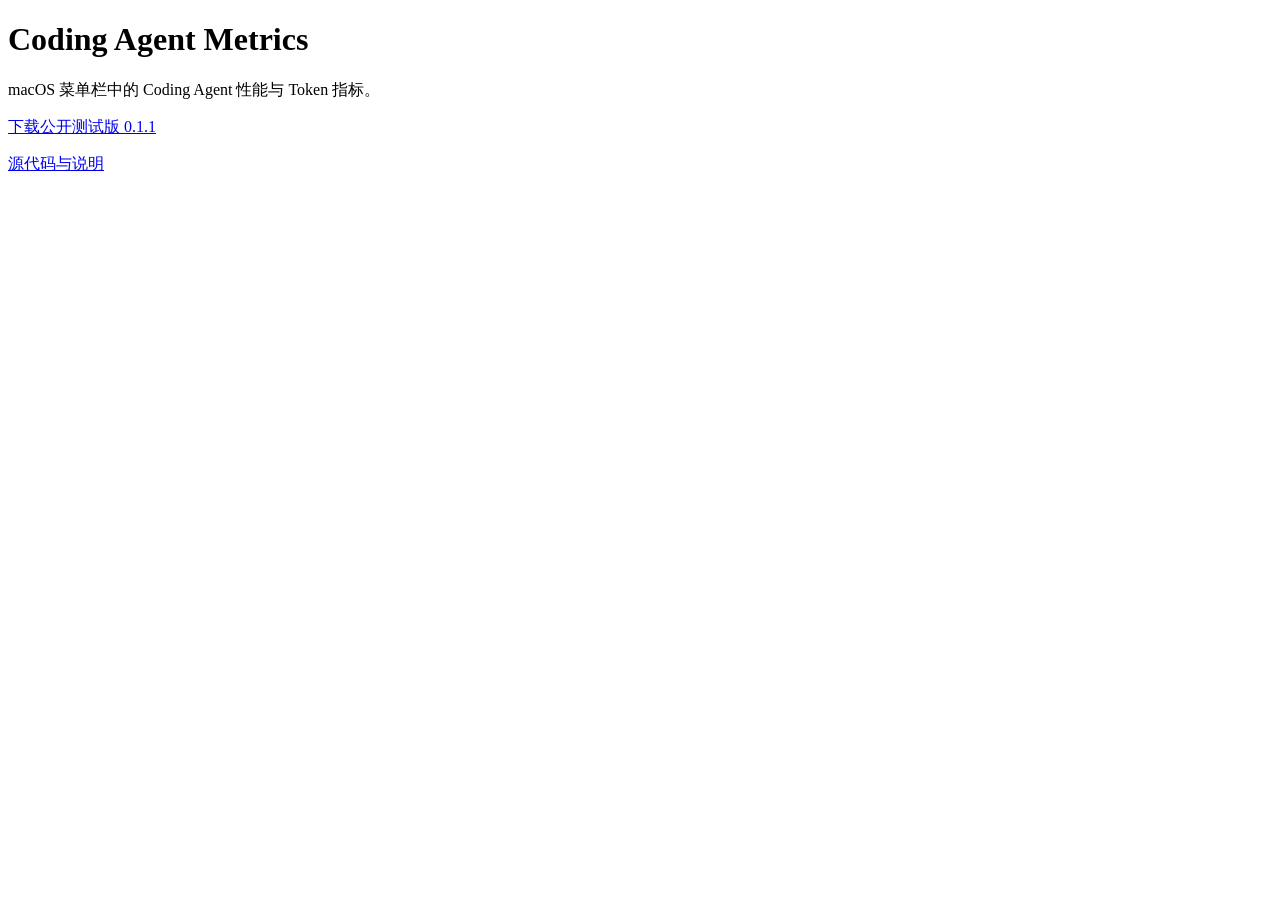
==== index.html @ 8abe96e0 "Publish the stable update feed - Add a minimal public download page for the beta release.  - Publish" ====
<!doctype html>
<html lang="zh-CN">
<head>
  <meta charset="utf-8">
  <meta name="viewport" content="width=device-width, initial-scale=1">
  <title>Coding Agent Metrics</title>
</head>
<body>
  <main>
    <h1>Coding Agent Metrics</h1>
    <p>macOS 菜单栏中的 Coding Agent 性能与 Token 指标。</p>
    <p><a href="https://github.com/patrick-fu/coding-agent-metrics/releases/download/v0.1.1/CodingAgentMetrics-0.1.1.dmg">下载公开测试版 0.1.1</a></p>
    <p><a href="https://github.com/patrick-fu/coding-agent-metrics">源代码与说明</a></p>
  </main>
</body>
</html>
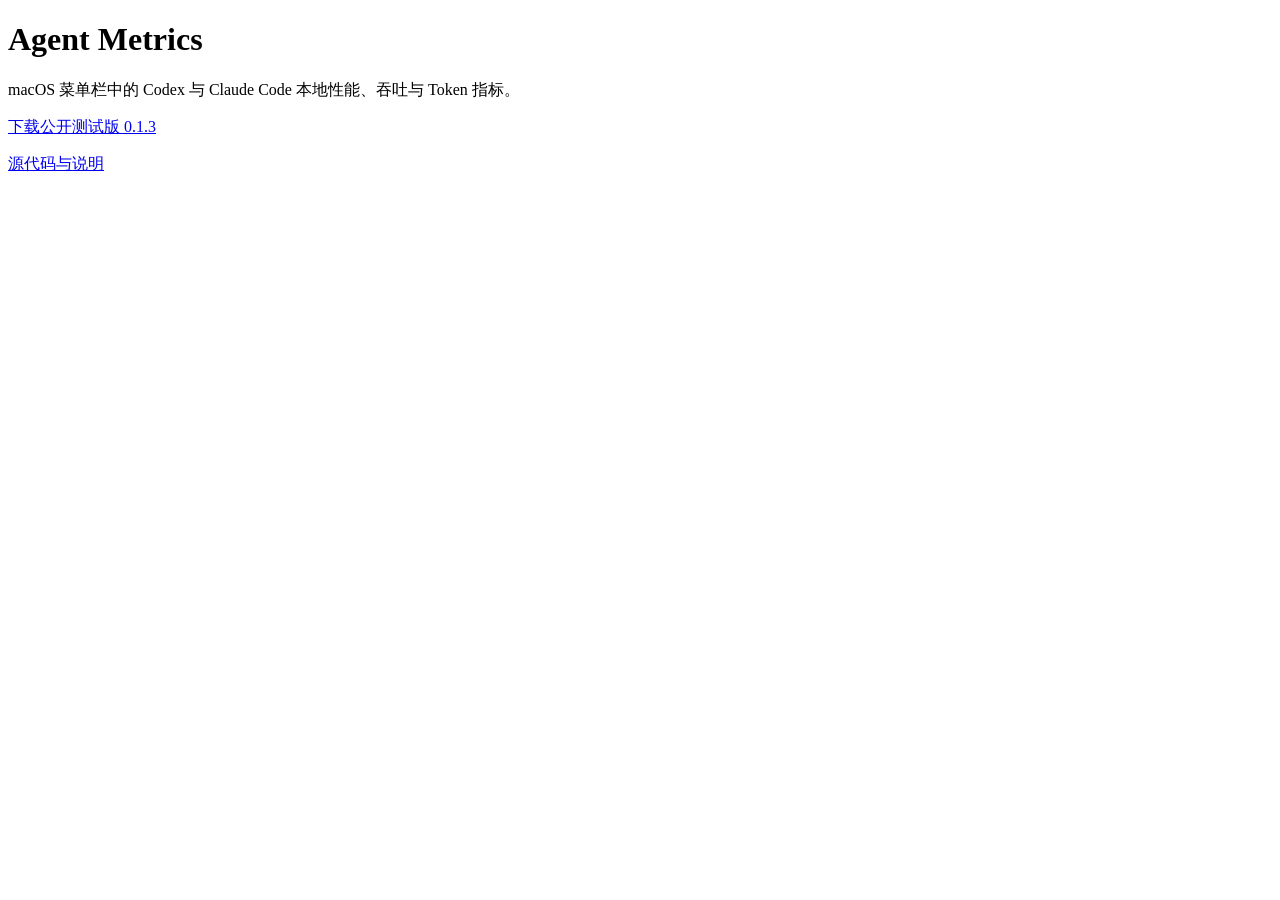
==== commit 9b15b1c3: "Rename the public site to Agent Metrics - Point historical update assets to the renamed primary repo" ====
--- a/index.html
+++ b/index.html
@@ -3,14 +3,14 @@
 <head>
   <meta charset="utf-8">
   <meta name="viewport" content="width=device-width, initial-scale=1">
-  <title>Coding Agent Metrics</title>
+  <title>Agent Metrics</title>
 </head>
 <body>
   <main>
-    <h1>Coding Agent Metrics</h1>
-    <p>macOS 菜单栏中的 Coding Agent 性能与 Token 指标。</p>
-    <p><a href="https://github.com/patrick-fu/coding-agent-metrics/releases/download/v0.1.1/CodingAgentMetrics-0.1.1.dmg">下载公开测试版 0.1.1</a></p>
-    <p><a href="https://github.com/patrick-fu/coding-agent-metrics">源代码与说明</a></p>
+    <h1>Agent Metrics</h1>
+    <p>macOS 菜单栏中的 Codex 与 Claude Code 本地性能、吞吐与 Token 指标。</p>
+    <p><a href="https://github.com/patrick-fu/agent-metrics-macos/releases/download/v0.1.3/CodingAgentMetrics-0.1.3.dmg">下载公开测试版 0.1.3</a></p>
+    <p><a href="https://github.com/patrick-fu/agent-metrics-macos">源代码与说明</a></p>
   </main>
 </body>
 </html>
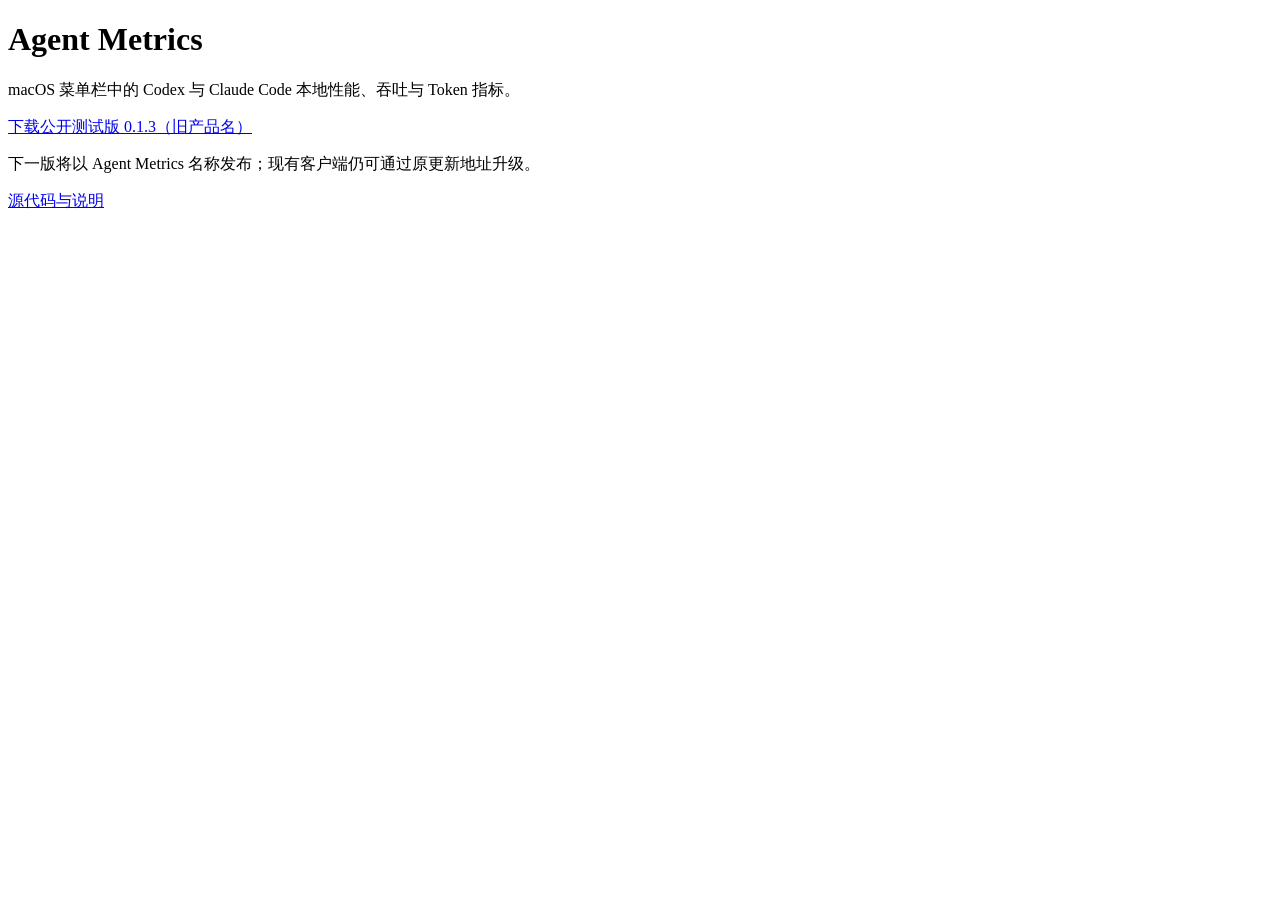
==== commit 20ddaefa: "Clarify the legacy beta download name" ====
--- a/index.html
+++ b/index.html
@@ -9,7 +9,8 @@
   <main>
     <h1>Agent Metrics</h1>
     <p>macOS 菜单栏中的 Codex 与 Claude Code 本地性能、吞吐与 Token 指标。</p>
-    <p><a href="https://github.com/patrick-fu/agent-metrics-macos/releases/download/v0.1.3/CodingAgentMetrics-0.1.3.dmg">下载公开测试版 0.1.3</a></p>
+    <p><a href="https://github.com/patrick-fu/agent-metrics-macos/releases/download/v0.1.3/CodingAgentMetrics-0.1.3.dmg">下载公开测试版 0.1.3（旧产品名）</a></p>
+    <p>下一版将以 Agent Metrics 名称发布；现有客户端仍可通过原更新地址升级。</p>
     <p><a href="https://github.com/patrick-fu/agent-metrics-macos">源代码与说明</a></p>
   </main>
 </body>
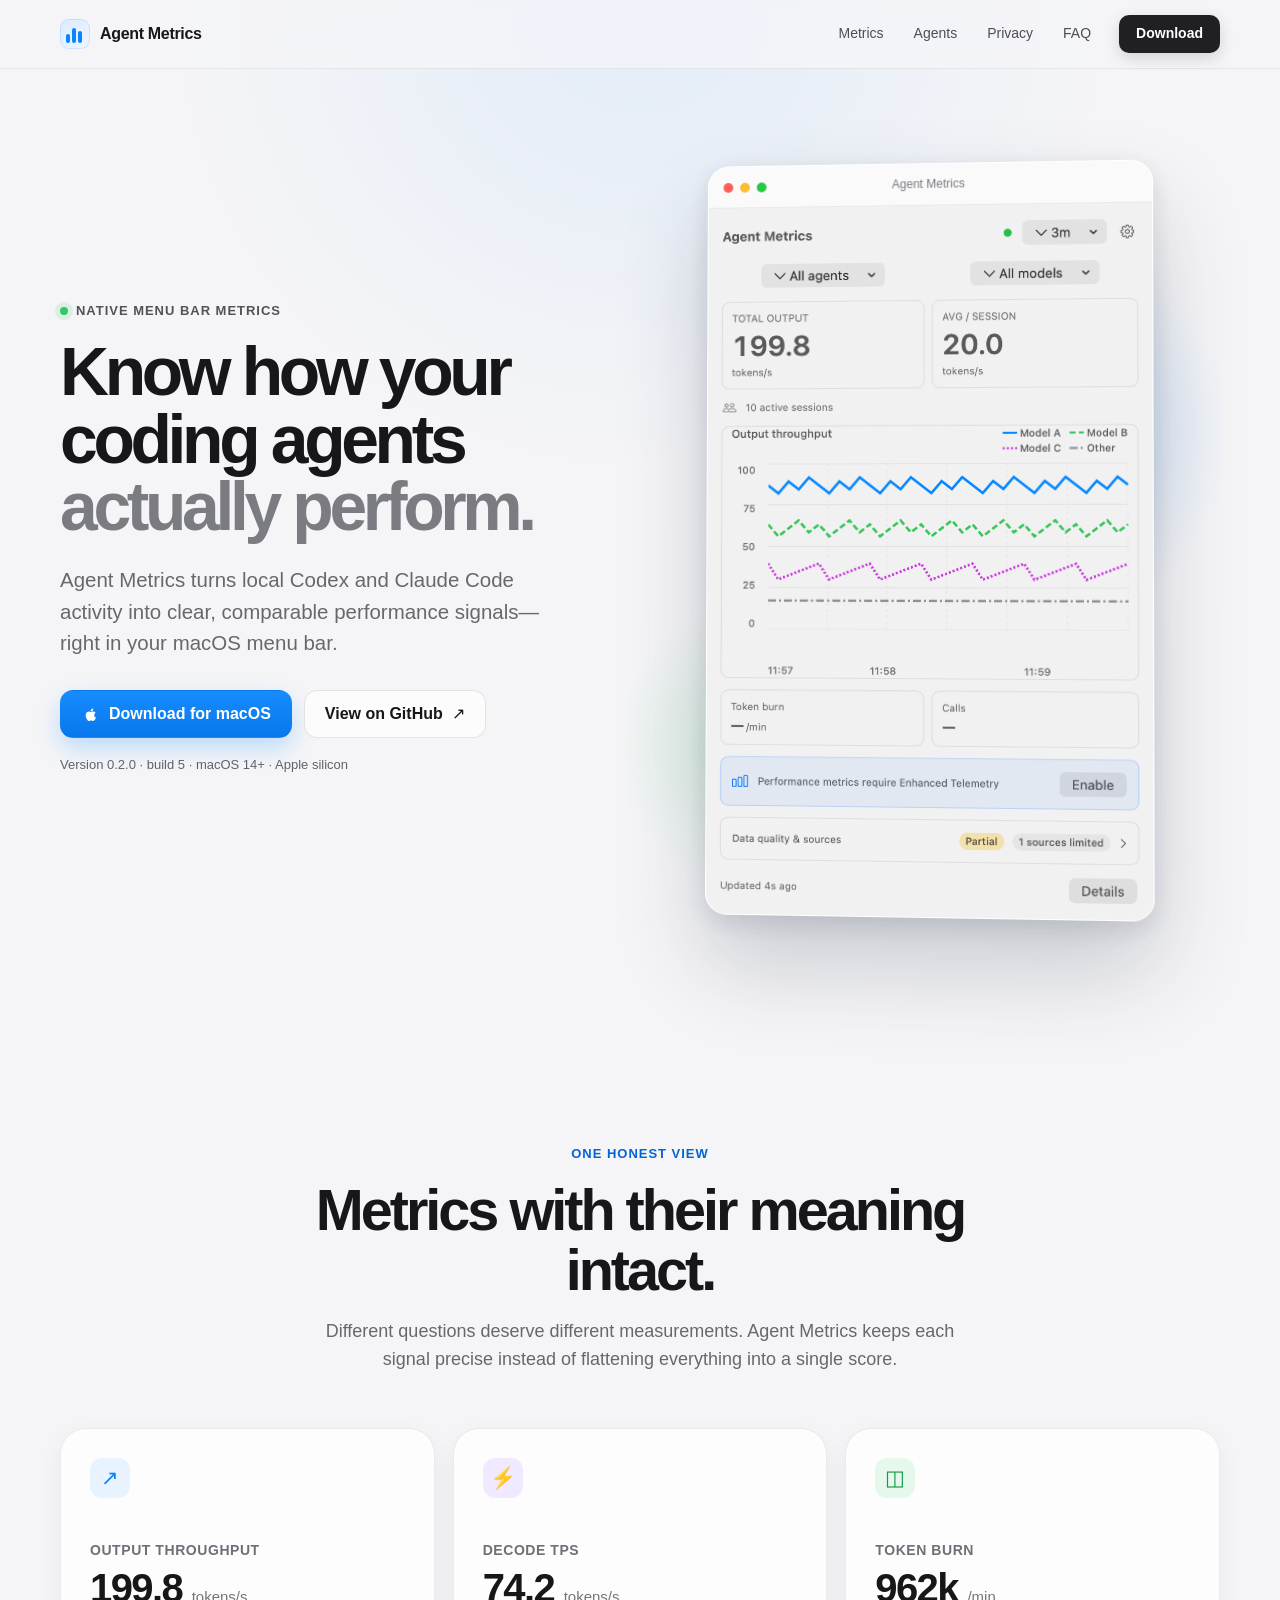
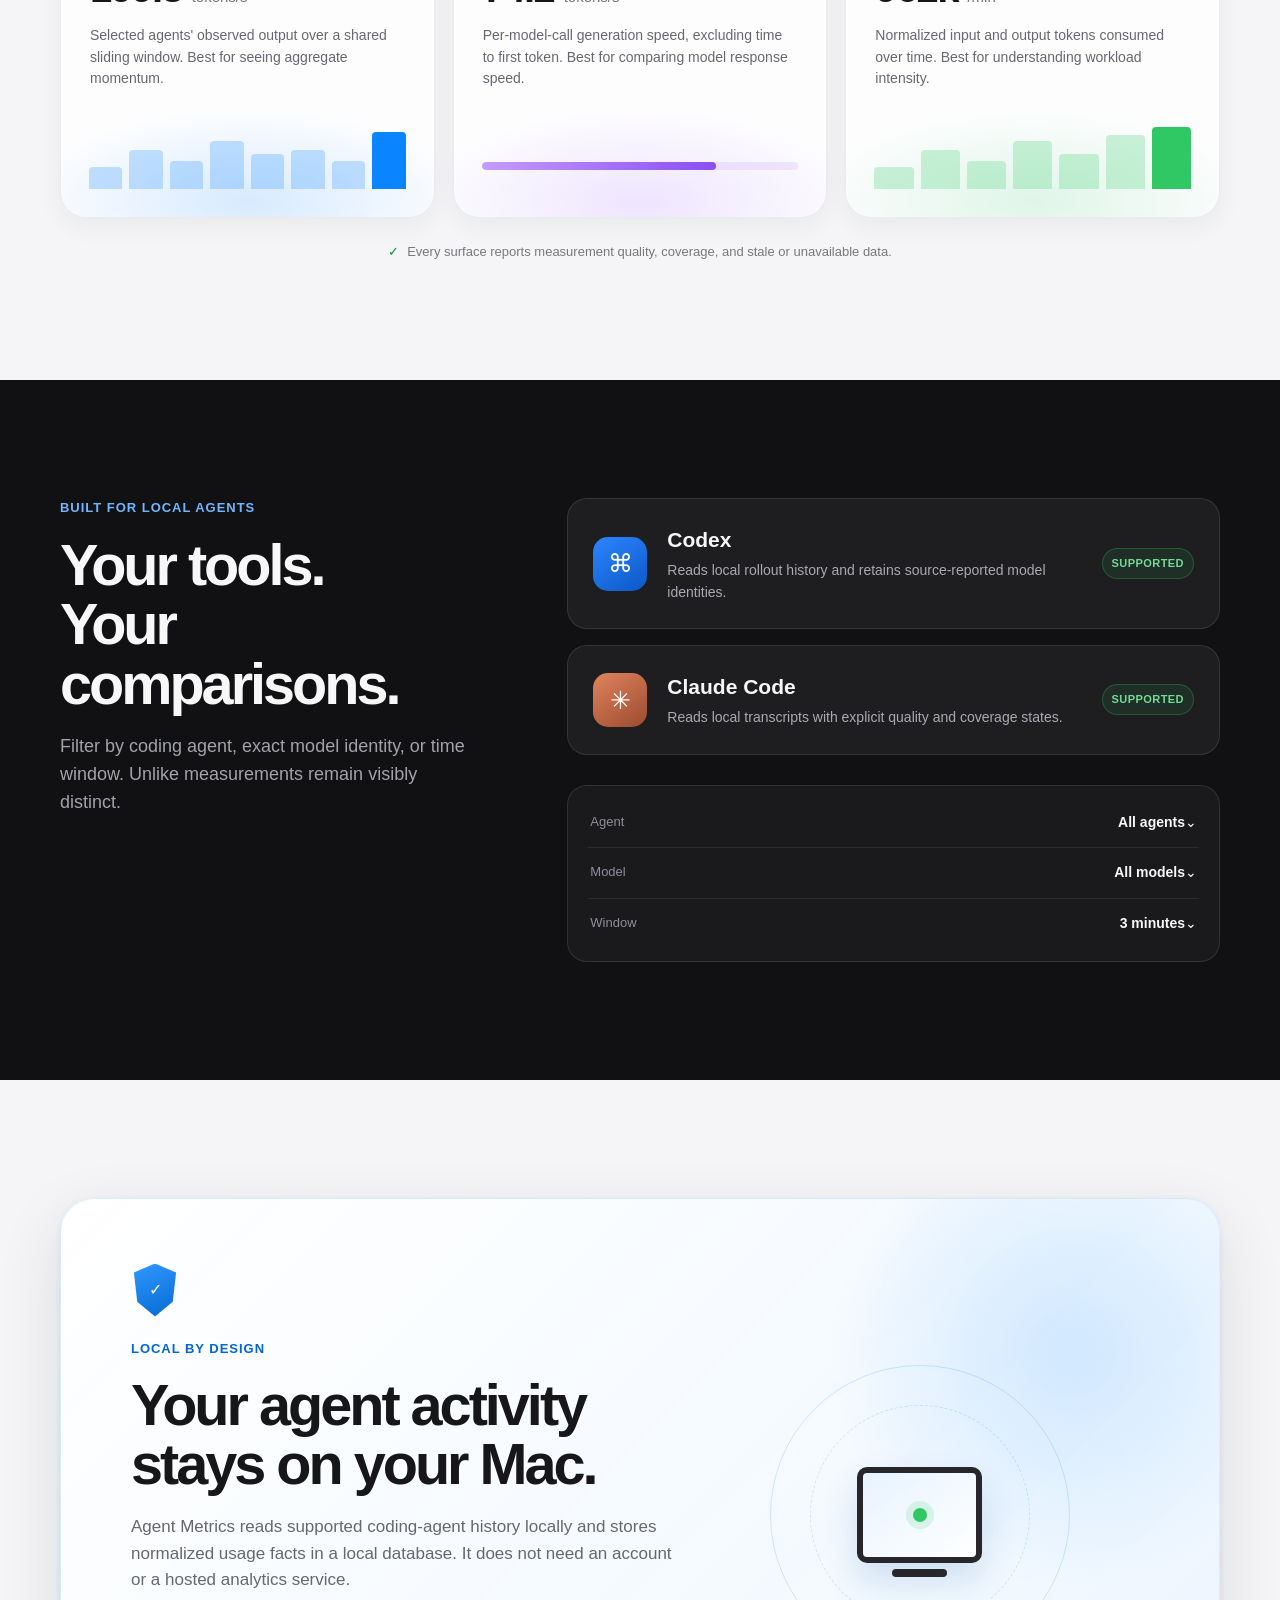
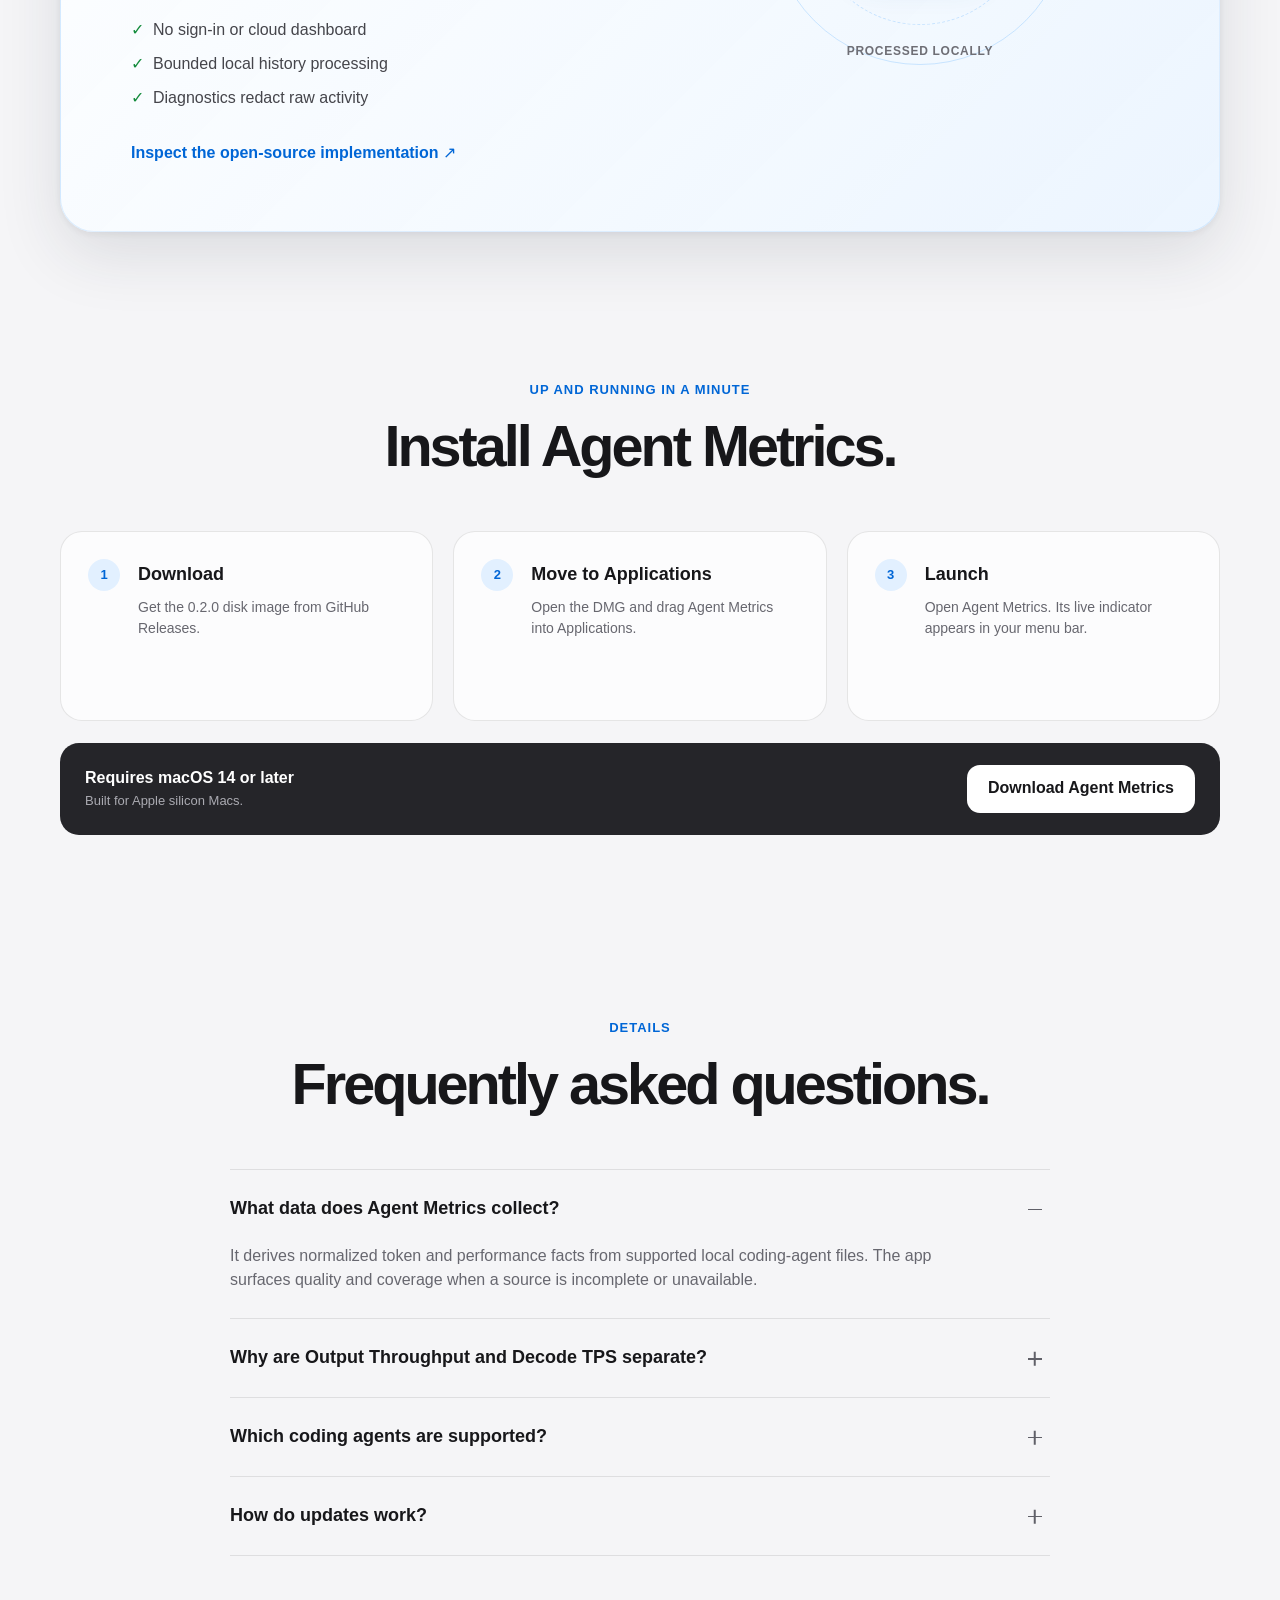
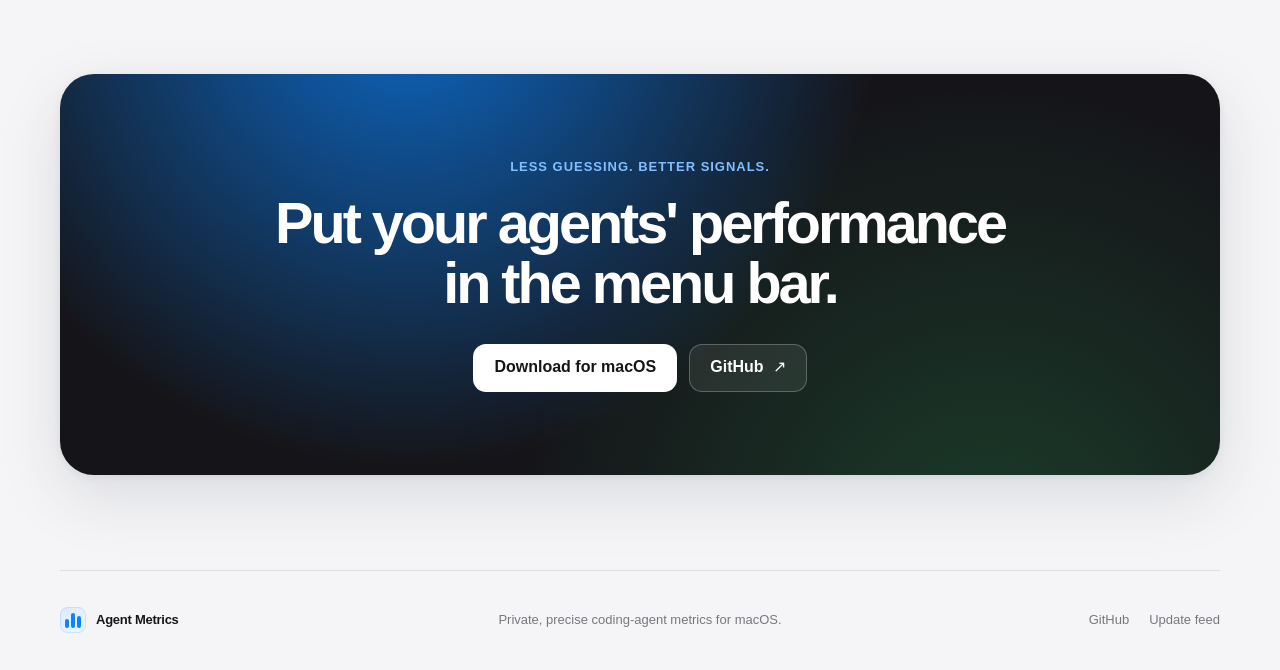
==== commit 58f6e18a: "Publish Agent Metrics website" ====
--- a/index.html
+++ b/index.html
@@ -1,17 +1,190 @@
 <!doctype html>
-<html lang="zh-CN">
+<html lang="en">
 <head>
   <meta charset="utf-8">
   <meta name="viewport" content="width=device-width, initial-scale=1">
-  <title>Agent Metrics</title>
+  <title>Agent Metrics — Local coding agent performance for macOS</title>
+  <meta name="description" content="Agent Metrics is a private, native macOS menu bar app for tracking Codex and Claude Code output throughput, decode speed, and token burn.">
+  <meta name="theme-color" content="#f5f5f7">
+  <meta property="og:type" content="website">
+  <meta property="og:title" content="Agent Metrics for macOS">
+  <meta property="og:description" content="See how your local coding agents perform—without sending their activity anywhere.">
+  <meta property="og:image" content="https://patrick-fu.github.io/agent-metrics-macos/assets/summary-popover-2x.png">
+  <meta property="og:url" content="https://patrick-fu.github.io/agent-metrics-macos/">
+  <link rel="canonical" href="https://patrick-fu.github.io/agent-metrics-macos/">
+  <link rel="icon" href="assets/favicon.svg" type="image/svg+xml">
+  <link rel="stylesheet" href="styles.css">
 </head>
 <body>
-  <main>
-    <h1>Agent Metrics</h1>
-    <p>macOS 菜单栏中的 Codex 与 Claude Code 本地性能、吞吐与 Token 指标。</p>
-    <p><a href="https://github.com/patrick-fu/agent-metrics-macos/releases/download/v0.1.3/CodingAgentMetrics-0.1.3.dmg">下载公开测试版 0.1.3（旧产品名）</a></p>
-    <p>下一版将以 Agent Metrics 名称发布；现有客户端仍可通过原更新地址升级。</p>
-    <p><a href="https://github.com/patrick-fu/agent-metrics-macos">源代码与说明</a></p>
+  <a class="skip-link" href="#content">Skip to content</a>
+
+  <header class="site-header">
+    <nav class="nav shell" aria-label="Primary navigation">
+      <a class="brand" href="#top" aria-label="Agent Metrics home">
+        <span class="brand-mark" aria-hidden="true"><span></span><span></span><span></span></span>
+        <span>Agent Metrics</span>
+      </a>
+      <div class="nav-links">
+        <a href="#metrics">Metrics</a>
+        <a href="#agents">Agents</a>
+        <a href="#privacy">Privacy</a>
+        <a href="#faq">FAQ</a>
+      </div>
+      <a class="button button-small button-dark" href="https://github.com/patrick-fu/agent-metrics-macos/releases/download/v0.2.0/AgentMetrics-0.2.0.dmg" aria-label="Download Agent Metrics 0.2.0 for macOS">Download</a>
+    </nav>
+  </header>
+
+  <main id="content">
+    <section class="hero shell" id="top" aria-labelledby="hero-title">
+      <div class="hero-copy">
+        <p class="eyebrow"><span class="status-dot" aria-hidden="true"></span> Native menu bar metrics</p>
+        <h1 id="hero-title">Know how your coding agents <span>actually perform.</span></h1>
+        <p class="hero-lede">Agent Metrics turns local Codex and Claude Code activity into clear, comparable performance signals—right in your macOS menu bar.</p>
+        <div class="hero-actions">
+          <a class="button button-primary" href="https://github.com/patrick-fu/agent-metrics-macos/releases/download/v0.2.0/AgentMetrics-0.2.0.dmg">
+            <svg aria-hidden="true" viewBox="0 0 24 24"><path d="M16.7 12.8c0-2 1.6-3 1.7-3.1a3.7 3.7 0 0 0-2.9-1.6c-1.2-.1-2.4.7-3 .7-.6 0-1.5-.7-2.5-.7a4 4 0 0 0-3.4 2.1c-1.5 2.5-.4 6.2 1 8.2.7 1 1.5 2 2.5 1.9 1 0 1.4-.6 2.6-.6s1.6.6 2.6.6c1.1 0 1.8-1 2.4-1.9.8-1.1 1.1-2.3 1.1-2.4a3.6 3.6 0 0 1-2.1-3.2ZM14.7 6.9a3.6 3.6 0 0 0 .8-2.6 3.7 3.7 0 0 0-2.4 1.2 3.4 3.4 0 0 0-.9 2.5c.9.1 1.8-.4 2.5-1.1Z"/></svg>
+            Download for macOS
+          </a>
+          <a class="button button-secondary" href="https://github.com/patrick-fu/agent-metrics-macos" target="_blank" rel="noreferrer">View on GitHub <span aria-hidden="true">↗</span></a>
+        </div>
+        <p class="release-note">Version 0.2.0 <span aria-hidden="true">·</span> build 5 <span aria-hidden="true">·</span> macOS 14+ <span aria-hidden="true">·</span> Apple silicon</p>
+      </div>
+
+      <div class="hero-visual">
+        <div class="glow glow-blue" aria-hidden="true"></div>
+        <div class="glow glow-green" aria-hidden="true"></div>
+        <figure class="app-frame">
+          <div class="window-bar" aria-hidden="true">
+            <span></span><span></span><span></span>
+            <p>Agent Metrics</p>
+          </div>
+          <img src="assets/summary-popover-2x.png" width="880" height="1402" alt="Agent Metrics menu bar summary showing an output throughput chart, token burn, active sessions, and data quality">
+        </figure>
+      </div>
+    </section>
+
+    <section class="metrics section shell" id="metrics" aria-labelledby="metrics-title">
+      <div class="section-heading">
+        <p class="eyebrow">One honest view</p>
+        <h2 id="metrics-title">Metrics with their meaning intact.</h2>
+        <p>Different questions deserve different measurements. Agent Metrics keeps each signal precise instead of flattening everything into a single score.</p>
+      </div>
+      <div class="metric-grid">
+        <article class="metric-card metric-blue">
+          <div class="metric-icon" aria-hidden="true">↗</div>
+          <p class="metric-label">Output Throughput</p>
+          <p class="metric-value">199.8 <small>tokens/s</small></p>
+          <p>Selected agents' observed output over a shared sliding window. Best for seeing aggregate momentum.</p>
+          <div class="sparkline" aria-hidden="true"><i></i><i></i><i></i><i></i><i></i><i></i><i></i><i></i></div>
+        </article>
+        <article class="metric-card metric-purple">
+          <div class="metric-icon" aria-hidden="true">⚡</div>
+          <p class="metric-label">Decode TPS</p>
+          <p class="metric-value">74.2 <small>tokens/s</small></p>
+          <p>Per-model-call generation speed, excluding time to first token. Best for comparing model response speed.</p>
+          <div class="metric-meter" aria-hidden="true"><span></span></div>
+        </article>
+        <article class="metric-card metric-green">
+          <div class="metric-icon" aria-hidden="true">◫</div>
+          <p class="metric-label">Token Burn</p>
+          <p class="metric-value">962k <small>/min</small></p>
+          <p>Normalized input and output tokens consumed over time. Best for understanding workload intensity.</p>
+          <div class="burn-bars" aria-hidden="true"><i></i><i></i><i></i><i></i><i></i><i></i><i></i></div>
+        </article>
+      </div>
+      <p class="quality-note"><span aria-hidden="true">✓</span> Every surface reports measurement quality, coverage, and stale or unavailable data.</p>
+    </section>
+
+    <section class="agents section" id="agents" aria-labelledby="agents-title">
+      <div class="shell agents-layout">
+        <div class="section-heading left-heading">
+          <p class="eyebrow">Built for local agents</p>
+          <h2 id="agents-title">Your tools.<br>Your comparisons.</h2>
+          <p>Filter by coding agent, exact model identity, or time window. Unlike measurements remain visibly distinct.</p>
+        </div>
+        <div class="agent-list">
+          <article class="agent-card">
+            <div class="agent-symbol codex-symbol" aria-hidden="true">⌘</div>
+            <div><h3>Codex</h3><p>Reads local rollout history and retains source-reported model identities.</p></div>
+            <span class="supported">Supported</span>
+          </article>
+          <article class="agent-card">
+            <div class="agent-symbol claude-symbol" aria-hidden="true">✳</div>
+            <div><h3>Claude Code</h3><p>Reads local transcripts with explicit quality and coverage states.</p></div>
+            <span class="supported">Supported</span>
+          </article>
+          <div class="filter-demo" aria-label="Example Agent Metrics filters">
+            <div><span>Agent</span><strong>All agents⌄</strong></div>
+            <div><span>Model</span><strong>All models⌄</strong></div>
+            <div><span>Window</span><strong>3 minutes⌄</strong></div>
+          </div>
+        </div>
+      </div>
+    </section>
+
+    <section class="privacy section shell" id="privacy" aria-labelledby="privacy-title">
+      <div class="privacy-card">
+        <div class="privacy-copy">
+          <div class="shield" aria-hidden="true">✓</div>
+          <p class="eyebrow">Local by design</p>
+          <h2 id="privacy-title">Your agent activity stays on your Mac.</h2>
+          <p>Agent Metrics reads supported coding-agent history locally and stores normalized usage facts in a local database. It does not need an account or a hosted analytics service.</p>
+          <ul>
+            <li><span aria-hidden="true">✓</span> No sign-in or cloud dashboard</li>
+            <li><span aria-hidden="true">✓</span> Bounded local history processing</li>
+            <li><span aria-hidden="true">✓</span> Diagnostics redact raw activity</li>
+          </ul>
+          <a href="https://github.com/patrick-fu/agent-metrics-macos" target="_blank" rel="noreferrer">Inspect the open-source implementation <span aria-hidden="true">↗</span></a>
+        </div>
+        <div class="privacy-orbit" aria-hidden="true">
+          <div class="orbit orbit-one"></div><div class="orbit orbit-two"></div>
+          <div class="mac-glyph"><span></span></div><p>Processed locally</p>
+        </div>
+      </div>
+    </section>
+
+    <section class="install section shell" id="install" aria-labelledby="install-title">
+      <div class="section-heading">
+        <p class="eyebrow">Up and running in a minute</p>
+        <h2 id="install-title">Install Agent Metrics.</h2>
+      </div>
+      <ol class="install-steps">
+        <li><span class="step-number">1</span><div><h3>Download</h3><p>Get the 0.2.0 disk image from GitHub Releases.</p></div></li>
+        <li><span class="step-number">2</span><div><h3>Move to Applications</h3><p>Open the DMG and drag Agent Metrics into Applications.</p></div></li>
+        <li><span class="step-number">3</span><div><h3>Launch</h3><p>Open Agent Metrics. Its live indicator appears in your menu bar.</p></div></li>
+      </ol>
+      <div class="install-cta">
+        <div><strong>Requires macOS 14 or later</strong><span>Built for Apple silicon Macs.</span></div>
+        <a class="button button-dark" href="https://github.com/patrick-fu/agent-metrics-macos/releases/download/v0.2.0/AgentMetrics-0.2.0.dmg">Download Agent Metrics</a>
+      </div>
+    </section>
+
+    <section class="faq section shell" id="faq" aria-labelledby="faq-title">
+      <div class="section-heading"><p class="eyebrow">Details</p><h2 id="faq-title">Frequently asked questions.</h2></div>
+      <div class="faq-list">
+        <details open><summary>What data does Agent Metrics collect?<span aria-hidden="true"></span></summary><p>It derives normalized token and performance facts from supported local coding-agent files. The app surfaces quality and coverage when a source is incomplete or unavailable.</p></details>
+        <details><summary>Why are Output Throughput and Decode TPS separate?<span aria-hidden="true"></span></summary><p>Output Throughput describes aggregate agent output over a shared time window. Decode TPS describes one model call's generation phase. Keeping them separate makes comparisons honest.</p></details>
+        <details><summary>Which coding agents are supported?<span aria-hidden="true"></span></summary><p>Version 0.2.0 supports local Codex and Claude Code activity on Apple silicon Macs running macOS 14 or later.</p></details>
+        <details><summary>How do updates work?<span aria-hidden="true"></span></summary><p>Agent Metrics checks the stable Sparkle feed automatically and always asks before installing. You can also follow releases on GitHub.</p></details>
+      </div>
+    </section>
+
+    <section class="closing shell" aria-labelledby="closing-title">
+      <div class="closing-card">
+        <p class="eyebrow">Less guessing. Better signals.</p>
+        <h2 id="closing-title">Put your agents' performance in the menu bar.</h2>
+        <div class="hero-actions centered-actions">
+          <a class="button button-light" href="https://github.com/patrick-fu/agent-metrics-macos/releases/download/v0.2.0/AgentMetrics-0.2.0.dmg">Download for macOS</a>
+          <a class="button button-ghost" href="https://github.com/patrick-fu/agent-metrics-macos" target="_blank" rel="noreferrer">GitHub <span aria-hidden="true">↗</span></a>
+        </div>
+      </div>
+    </section>
   </main>
+
+  <footer class="site-footer shell">
+    <a class="brand" href="#top"><span class="brand-mark small-mark" aria-hidden="true"><span></span><span></span><span></span></span><span>Agent Metrics</span></a>
+    <p>Private, precise coding-agent metrics for macOS.</p>
+    <div><a href="https://github.com/patrick-fu/agent-metrics-macos">GitHub</a><a href="updates/appcast.xml">Update feed</a></div>
+  </footer>
 </body>
 </html>
--- a/styles.css
+++ b/styles.css
@@ -0,0 +1,113 @@
+:root {
+  color-scheme: light;
+  --ink: #17171a;
+  --muted: #67676f;
+  --line: rgba(23, 23, 26, .1);
+  --surface: rgba(255, 255, 255, .82);
+  --blue: #0a84ff;
+  --green: #30c765;
+  --purple: #9a5cff;
+  --radius: 26px;
+  --shadow: 0 22px 65px rgba(37, 43, 56, .12), 0 2px 8px rgba(37, 43, 56, .07);
+  font-family: -apple-system, BlinkMacSystemFont, "SF Pro Display", "Helvetica Neue", sans-serif;
+  font-synthesis: none;
+}
+
+* { box-sizing: border-box; }
+html { scroll-behavior: smooth; }
+body { margin: 0; color: var(--ink); background: radial-gradient(circle at 50% 0, rgba(10, 132, 255, .08), transparent 30rem), #f5f5f7; font-size: 16px; line-height: 1.55; -webkit-font-smoothing: antialiased; }
+a { color: inherit; text-decoration: none; }
+img { display: block; max-width: 100%; }
+.shell { width: min(1160px, calc(100% - 48px)); margin-inline: auto; }
+.skip-link { position: fixed; z-index: 20; top: 12px; left: 12px; padding: 10px 14px; border-radius: 10px; background: #fff; transform: translateY(-150%); }
+.skip-link:focus { transform: translateY(0); }
+:focus-visible { outline: 3px solid rgba(10, 132, 255, .75); outline-offset: 4px; border-radius: 6px; }
+
+.site-header { position: sticky; z-index: 10; top: 0; border-bottom: 1px solid rgba(23, 23, 26, .07); background: rgba(245, 245, 247, .76); backdrop-filter: saturate(180%) blur(20px); -webkit-backdrop-filter: saturate(180%) blur(20px); }
+.nav { min-height: 68px; display: flex; align-items: center; gap: 28px; }
+.brand { display: inline-flex; align-items: center; gap: 10px; font-weight: 680; letter-spacing: -.02em; }
+.brand-mark { display: inline-flex; align-items: end; gap: 2px; width: 30px; height: 30px; padding: 6px; border-radius: 9px; color: var(--blue); background: linear-gradient(145deg, #dcebff, #eef6ff); box-shadow: inset 0 0 0 1px rgba(10, 132, 255, .14); }
+.brand-mark span { width: 4px; border: 2px solid currentColor; border-radius: 2px; }
+.brand-mark span:nth-child(1) { height: 9px; }.brand-mark span:nth-child(2) { height: 15px; }.brand-mark span:nth-child(3) { height: 12px; }
+.nav-links { margin-left: auto; display: flex; align-items: center; gap: 30px; color: #4d4d53; font-size: 14px; }
+.nav-links a:hover { color: var(--ink); }
+
+.button { display: inline-flex; align-items: center; justify-content: center; gap: 9px; min-height: 48px; padding: 0 20px; border: 1px solid transparent; border-radius: 13px; font-weight: 620; transition: transform .2s ease, box-shadow .2s ease, background-color .2s ease; }
+.button:hover { transform: translateY(-2px); }.button svg { width: 19px; height: 19px; fill: currentColor; }
+.button-small { min-height: 38px; padding: 0 16px; border-radius: 10px; font-size: 14px; }
+.button-dark { color: #fff; background: #202024; box-shadow: 0 5px 16px rgba(0, 0, 0, .15); }.button-dark:hover { background: #000; }
+.button-primary { color: #fff; background: linear-gradient(180deg, #168cff, #0878eb); box-shadow: 0 10px 25px rgba(10, 132, 255, .24); }
+.button-primary:hover { box-shadow: 0 14px 32px rgba(10, 132, 255, .32); }
+.button-secondary { border-color: var(--line); background: rgba(255, 255, 255, .66); }.button-secondary:hover { background: #fff; box-shadow: 0 8px 24px rgba(30, 40, 60, .08); }
+
+.hero { min-height: 760px; display: grid; grid-template-columns: .93fr 1.07fr; align-items: center; gap: 70px; padding-block: 92px 110px; }
+.hero-copy { position: relative; z-index: 2; }
+.eyebrow { display: flex; align-items: center; gap: 8px; margin: 0 0 17px; color: #52525a; font-size: 13px; font-weight: 680; letter-spacing: .075em; text-transform: uppercase; }
+.status-dot { width: 8px; height: 8px; border-radius: 50%; background: var(--green); box-shadow: 0 0 0 5px rgba(48, 199, 101, .12); }
+h1, h2, h3, p { margin-top: 0; }
+h1 { max-width: 640px; margin-bottom: 24px; font-size: clamp(3.2rem, 5.3vw, 5.15rem); line-height: .99; letter-spacing: -.064em; font-weight: 720; }
+h1 span { color: #7b7b82; }
+.hero-lede { max-width: 590px; margin-bottom: 31px; color: var(--muted); font-size: clamp(1.08rem, 1.7vw, 1.28rem); line-height: 1.55; }
+.hero-actions { display: flex; flex-wrap: wrap; gap: 12px; }.release-note { margin: 17px 0 0; color: #5f6368; font-size: 13px; }
+.hero-visual { position: relative; min-height: 600px; display: grid; place-items: center; }
+.glow { position: absolute; border-radius: 999px; }.glow-blue { width: 420px; height: 420px; top: 60px; right: -20px; background: radial-gradient(circle, rgba(10, 132, 255, .22), rgba(10, 132, 255, 0) 68%); }.glow-green { width: 300px; height: 300px; bottom: 20px; left: -30px; background: radial-gradient(circle, rgba(48, 199, 101, .16), rgba(48, 199, 101, 0) 68%); }
+.app-frame { position: relative; width: min(448px, 90%); margin: 0; overflow: hidden; border: 1px solid rgba(255, 255, 255, .92); border-radius: 22px; background: rgba(255, 255, 255, .8); box-shadow: 0 48px 90px rgba(36, 48, 70, .21), 0 8px 24px rgba(36, 48, 70, .13), inset 0 0 0 1px rgba(50, 60, 80, .05); transform: perspective(1200px) rotateY(-3deg) rotateX(1deg); }
+.window-bar { height: 42px; display: flex; align-items: center; gap: 7px; padding: 0 15px; border-bottom: 1px solid rgba(0, 0, 0, .07); background: rgba(250, 250, 251, .94); }
+.window-bar span { width: 10px; height: 10px; border-radius: 50%; background: #ff5f57; }.window-bar span:nth-child(2) { background: #febc2e; }.window-bar span:nth-child(3) { background: #28c840; }
+.window-bar p { position: absolute; left: 50%; margin: 0; color: #797980; font-size: 12px; transform: translateX(-50%); }.app-frame img { width: 100%; height: auto; }
+
+.section { padding-block: 118px; }.section-heading { max-width: 700px; margin: 0 auto 54px; text-align: center; }
+.section-heading .eyebrow { justify-content: center; color: #0066d6; }.section-heading h2, .closing-card h2 { margin-bottom: 18px; font-size: clamp(2.5rem, 4.5vw, 4.2rem); line-height: 1.04; letter-spacing: -.052em; }
+.section-heading > p:last-child { max-width: 630px; margin: 0 auto; color: var(--muted); font-size: 18px; }
+.metric-grid { display: grid; grid-template-columns: repeat(3, 1fr); gap: 18px; }
+.metric-card { position: relative; min-height: 390px; overflow: hidden; padding: 29px; border: 1px solid rgba(20, 20, 22, .08); border-radius: var(--radius); background: var(--surface); box-shadow: 0 8px 26px rgba(25, 32, 45, .055); }
+.metric-card::before { content: ""; position: absolute; inset: auto -40px -80px; height: 190px; opacity: .65; }.metric-blue::before { background: radial-gradient(ellipse, rgba(10, 132, 255, .24), transparent 69%); }.metric-purple::before { background: radial-gradient(ellipse, rgba(154, 92, 255, .23), transparent 69%); }.metric-green::before { background: radial-gradient(ellipse, rgba(48, 199, 101, .22), transparent 69%); }
+.metric-icon { display: grid; place-items: center; width: 40px; height: 40px; margin-bottom: 42px; border-radius: 12px; color: var(--blue); background: #e8f3ff; font-size: 21px; font-weight: 700; }.metric-purple .metric-icon { color: var(--purple); background: #f0e9ff; }.metric-green .metric-icon { color: #149d45; background: #e5f8eb; }
+.metric-label { margin-bottom: 4px; color: #6f6f77; font-size: 14px; font-weight: 630; text-transform: uppercase; letter-spacing: .04em; }.metric-value { margin-bottom: 15px; font-size: 40px; line-height: 1.1; font-weight: 700; letter-spacing: -.04em; }.metric-value small { color: #74747b; font-size: 15px; font-weight: 520; letter-spacing: 0; }.metric-card > p:nth-of-type(3) { position: relative; z-index: 1; color: var(--muted); font-size: 14px; }
+.sparkline, .burn-bars { position: absolute; right: 28px; bottom: 28px; left: 28px; height: 65px; display: flex; align-items: end; gap: 7px; }.sparkline i, .burn-bars i { flex: 1; height: 35%; border-radius: 4px 4px 0 0; background: rgba(10, 132, 255, .23); }.sparkline i:nth-child(2), .sparkline i:nth-child(6), .burn-bars i:nth-child(2) { height: 60%; }.sparkline i:nth-child(3), .sparkline i:nth-child(7), .burn-bars i:nth-child(3) { height: 44%; }.sparkline i:nth-child(4), .burn-bars i:nth-child(4) { height: 75%; }.sparkline i:nth-child(5), .burn-bars i:nth-child(5) { height: 54%; }.sparkline i:nth-child(8) { height: 88%; background: var(--blue); }
+.metric-meter { position: absolute; right: 28px; bottom: 47px; left: 28px; height: 8px; overflow: hidden; border-radius: 99px; background: rgba(154, 92, 255, .13); }.metric-meter span { display: block; width: 74%; height: 100%; border-radius: inherit; background: linear-gradient(90deg, #c59cff, #8c4df2); }
+.burn-bars i { background: rgba(48, 199, 101, .24); }.burn-bars i:nth-child(6) { height: 83%; }.burn-bars i:nth-child(7) { height: 96%; background: var(--green); }
+.quality-note { display: flex; justify-content: center; gap: 8px; margin: 24px 0 0; color: #77777e; font-size: 13px; }.quality-note span { color: #148b3b; }
+
+.agents { background: #111114; color: #f7f7f8; }.agents-layout { display: grid; grid-template-columns: .78fr 1.22fr; align-items: start; gap: 90px; }
+.left-heading { position: sticky; top: 130px; margin: 0; text-align: left; }.left-heading .eyebrow { justify-content: flex-start; color: #70b6ff; }.left-heading h2 { font-size: clamp(2.8rem, 4.5vw, 4.6rem); }.left-heading > p:last-child { margin: 0; color: #a2a2aa; }
+.agent-list { display: grid; gap: 16px; }.agent-card { display: grid; grid-template-columns: auto 1fr auto; align-items: center; gap: 20px; padding: 25px; border: 1px solid rgba(255, 255, 255, .1); border-radius: 20px; background: rgba(255, 255, 255, .055); }
+.agent-symbol { display: grid; place-items: center; width: 54px; height: 54px; border-radius: 15px; color: #fff; font-size: 25px; font-weight: 700; }.codex-symbol { background: linear-gradient(145deg, #2e85ff, #0b58c7); }.claude-symbol { background: linear-gradient(145deg, #df845d, #9c4b2f); }
+.agent-card h3 { margin: 0 0 3px; font-size: 21px; }.agent-card p { margin: 0; color: #a9a9b1; font-size: 14px; }.supported { padding: 6px 9px; border: 1px solid rgba(48, 199, 101, .28); border-radius: 999px; color: #72dc94; background: rgba(48, 199, 101, .1); font-size: 11px; font-weight: 650; text-transform: uppercase; letter-spacing: .04em; }
+.filter-demo { margin-top: 14px; padding: 12px 20px; border: 1px solid rgba(255, 255, 255, .1); border-radius: 20px; background: rgba(255, 255, 255, .04); }.filter-demo div { display: flex; justify-content: space-between; padding: 14px 2px; border-bottom: 1px solid rgba(255, 255, 255, .08); }.filter-demo div:last-child { border: 0; }.filter-demo span { color: #8e8e97; font-size: 13px; }.filter-demo strong { font-size: 14px; font-weight: 560; }
+
+.privacy-card { position: relative; min-height: 580px; overflow: hidden; display: grid; grid-template-columns: 1.1fr .9fr; align-items: center; padding: 65px 70px; border: 1px solid rgba(10, 132, 255, .12); border-radius: 34px; background: linear-gradient(135deg, rgba(255, 255, 255, .95), rgba(235, 245, 255, .9)); box-shadow: var(--shadow); }
+.privacy-card::before { content: ""; position: absolute; width: 500px; height: 500px; right: -100px; top: -100px; border-radius: 50%; background: radial-gradient(circle, rgba(10, 132, 255, .15), transparent 68%); }.privacy-copy { position: relative; z-index: 1; }
+.shield { display: grid; place-items: center; width: 48px; height: 53px; margin-bottom: 22px; color: #fff; background: linear-gradient(160deg, #3098ff, #056ad3); clip-path: polygon(50% 0, 94% 17%, 87% 72%, 50% 100%, 13% 72%, 6% 17%); font-weight: 800; }
+.privacy-copy .eyebrow { color: #0066d6; }.privacy-copy h2 { max-width: 600px; margin-bottom: 20px; font-size: clamp(2.6rem, 4.5vw, 4.3rem); line-height: 1.03; letter-spacing: -.052em; }.privacy-copy > p:not(.eyebrow) { max-width: 610px; color: var(--muted); font-size: 17px; }
+.privacy-copy ul { display: grid; gap: 9px; margin: 25px 0 30px; padding: 0; list-style: none; }.privacy-copy li { display: flex; gap: 9px; color: #45454b; }.privacy-copy li span { color: #138b3b; font-weight: 750; }.privacy-copy > a { color: #0066d6; font-weight: 610; }.privacy-copy > a:hover { text-decoration: underline; }
+.privacy-orbit { position: relative; z-index: 1; min-height: 350px; display: grid; place-items: center; }.orbit { position: absolute; border: 1px solid rgba(10, 132, 255, .18); border-radius: 50%; }.orbit-one { width: 300px; height: 300px; }.orbit-two { width: 220px; height: 220px; border-style: dashed; }
+.mac-glyph { position: relative; display: grid; place-items: center; width: 125px; height: 96px; border: 6px solid #26262b; border-radius: 10px; background: linear-gradient(145deg, #e7f3ff, #fff); box-shadow: 0 18px 35px rgba(10, 85, 160, .16); }.mac-glyph::after { content: ""; position: absolute; width: 55px; height: 8px; bottom: -20px; border-radius: 5px; background: #26262b; }.mac-glyph span { width: 14px; height: 14px; border-radius: 50%; background: var(--green); box-shadow: 0 0 0 7px rgba(48, 199, 101, .15); }.privacy-orbit p { position: absolute; bottom: 29px; margin: 0; color: #6e6e75; font-size: 12px; font-weight: 620; text-transform: uppercase; letter-spacing: .06em; }
+
+.install { padding-top: 30px; }.install-steps { display: grid; grid-template-columns: repeat(3, 1fr); gap: 20px; margin: 0 0 22px; padding: 0; list-style: none; }.install-steps li { min-height: 190px; display: flex; gap: 18px; padding: 27px; border: 1px solid var(--line); border-radius: 22px; background: rgba(255, 255, 255, .7); }
+.step-number { flex: none; display: grid; place-items: center; width: 32px; height: 32px; border-radius: 50%; color: #0066d6; background: #e2f0ff; font-size: 13px; font-weight: 700; }.install-steps h3 { margin: 2px 0 8px; font-size: 18px; }.install-steps p { margin: 0; color: var(--muted); font-size: 14px; }
+.install-cta { display: flex; align-items: center; justify-content: space-between; gap: 30px; padding: 22px 25px; border-radius: 19px; color: #fff; background: #252529; }.install-cta div { display: grid; }.install-cta span { color: #aaaab1; font-size: 13px; }.install-cta .button { color: #17171a; background: #fff; box-shadow: none; }
+
+.faq { padding-top: 65px; }.faq-list { max-width: 820px; margin: 0 auto; border-top: 1px solid var(--line); }.faq-list details { border-bottom: 1px solid var(--line); }.faq-list summary { position: relative; padding: 25px 48px 25px 0; cursor: pointer; list-style: none; font-size: 18px; font-weight: 620; }.faq-list summary::-webkit-details-marker { display: none; }
+.faq-list summary span::before, .faq-list summary span::after { content: ""; position: absolute; right: 8px; top: 50%; width: 14px; height: 1.5px; background: #606068; transition: transform .2s ease; }.faq-list summary span::after { transform: rotate(90deg); }.faq-list details[open] summary span::after { transform: rotate(0); }.faq-list details p { max-width: 720px; margin: -4px 0 25px; color: var(--muted); }
+.closing { padding-bottom: 95px; }.closing-card { overflow: hidden; padding: 83px 30px; border-radius: 34px; color: #fff; text-align: center; background: radial-gradient(circle at 30% -20%, rgba(10, 132, 255, .75), transparent 50%), radial-gradient(circle at 80% 120%, rgba(48, 199, 101, .22), transparent 45%), #151519; box-shadow: var(--shadow); }.closing-card .eyebrow { justify-content: center; color: #83beff; }.closing-card h2 { max-width: 760px; margin: 0 auto 30px; }.centered-actions { justify-content: center; }.button-light { color: #151519; background: #fff; }.button-ghost { border-color: rgba(255, 255, 255, .25); color: #fff; background: rgba(255, 255, 255, .08); }
+.site-footer { min-height: 100px; display: grid; grid-template-columns: 1fr auto 1fr; align-items: center; gap: 30px; border-top: 1px solid var(--line); color: #77777e; font-size: 13px; }.site-footer .brand { color: var(--ink); }.small-mark { width: 26px; height: 26px; padding: 5px; border-radius: 8px; }.site-footer p { margin: 0; text-align: center; }.site-footer > div { display: flex; justify-content: flex-end; gap: 20px; }.site-footer a:hover { color: var(--ink); }
+
+@media (max-width: 960px) {
+  .hero { grid-template-columns: 1fr; gap: 45px; text-align: center; }.hero-copy { max-width: 740px; margin: 0 auto; }.hero .eyebrow, .hero-actions { justify-content: center; }.hero-lede { margin-inline: auto; }.hero-visual { min-height: 530px; }
+  .metric-grid { grid-template-columns: 1fr; max-width: 650px; margin-inline: auto; }.metric-card { min-height: 330px; }.agents-layout { grid-template-columns: 1fr; gap: 50px; }.left-heading { position: static; max-width: 680px; }.privacy-card { grid-template-columns: 1fr; }.privacy-orbit { min-height: 390px; }.install-steps { grid-template-columns: 1fr; }.install-steps li { min-height: 0; }
+}
+
+@media (max-width: 680px) {
+  .shell { width: min(100% - 30px, 1160px); }.nav { min-height: 60px; }.nav-links { display: none; }.nav > .button { margin-left: auto; }.brand > span:last-child { font-size: 14px; }
+  .hero { min-height: auto; padding-block: 70px 75px; }h1 { font-size: clamp(2.8rem, 14vw, 4.2rem); }.hero-lede { font-size: 17px; }.hero-actions .button { width: 100%; }.release-note { line-height: 1.8; }.hero-visual { min-height: auto; }.app-frame { width: min(420px, 94%); transform: none; }
+  .glow { display: none; }
+  .section { padding-block: 82px; }.section-heading { margin-bottom: 38px; }.section-heading h2, .closing-card h2 { font-size: clamp(2.35rem, 12vw, 3.3rem); }.metric-card { padding: 24px; }.agent-card { grid-template-columns: auto 1fr; }.supported { grid-column: 2; justify-self: start; }
+  .privacy-card { min-height: 0; padding: 42px 25px; border-radius: 25px; }.privacy-copy h2 { font-size: 2.6rem; }.privacy-orbit { min-height: 340px; transform: scale(.88); }.install-cta { align-items: stretch; flex-direction: column; }.closing-card { padding: 65px 22px; border-radius: 25px; }
+  .site-footer { grid-template-columns: 1fr; justify-items: center; padding-block: 28px; text-align: center; }.site-footer > div { justify-content: center; }
+}
+
+@media (prefers-reduced-motion: reduce) {
+  html { scroll-behavior: auto; }
+  *, *::before, *::after { transition-duration: .01ms !important; animation-duration: .01ms !important; animation-iteration-count: 1 !important; }
+}
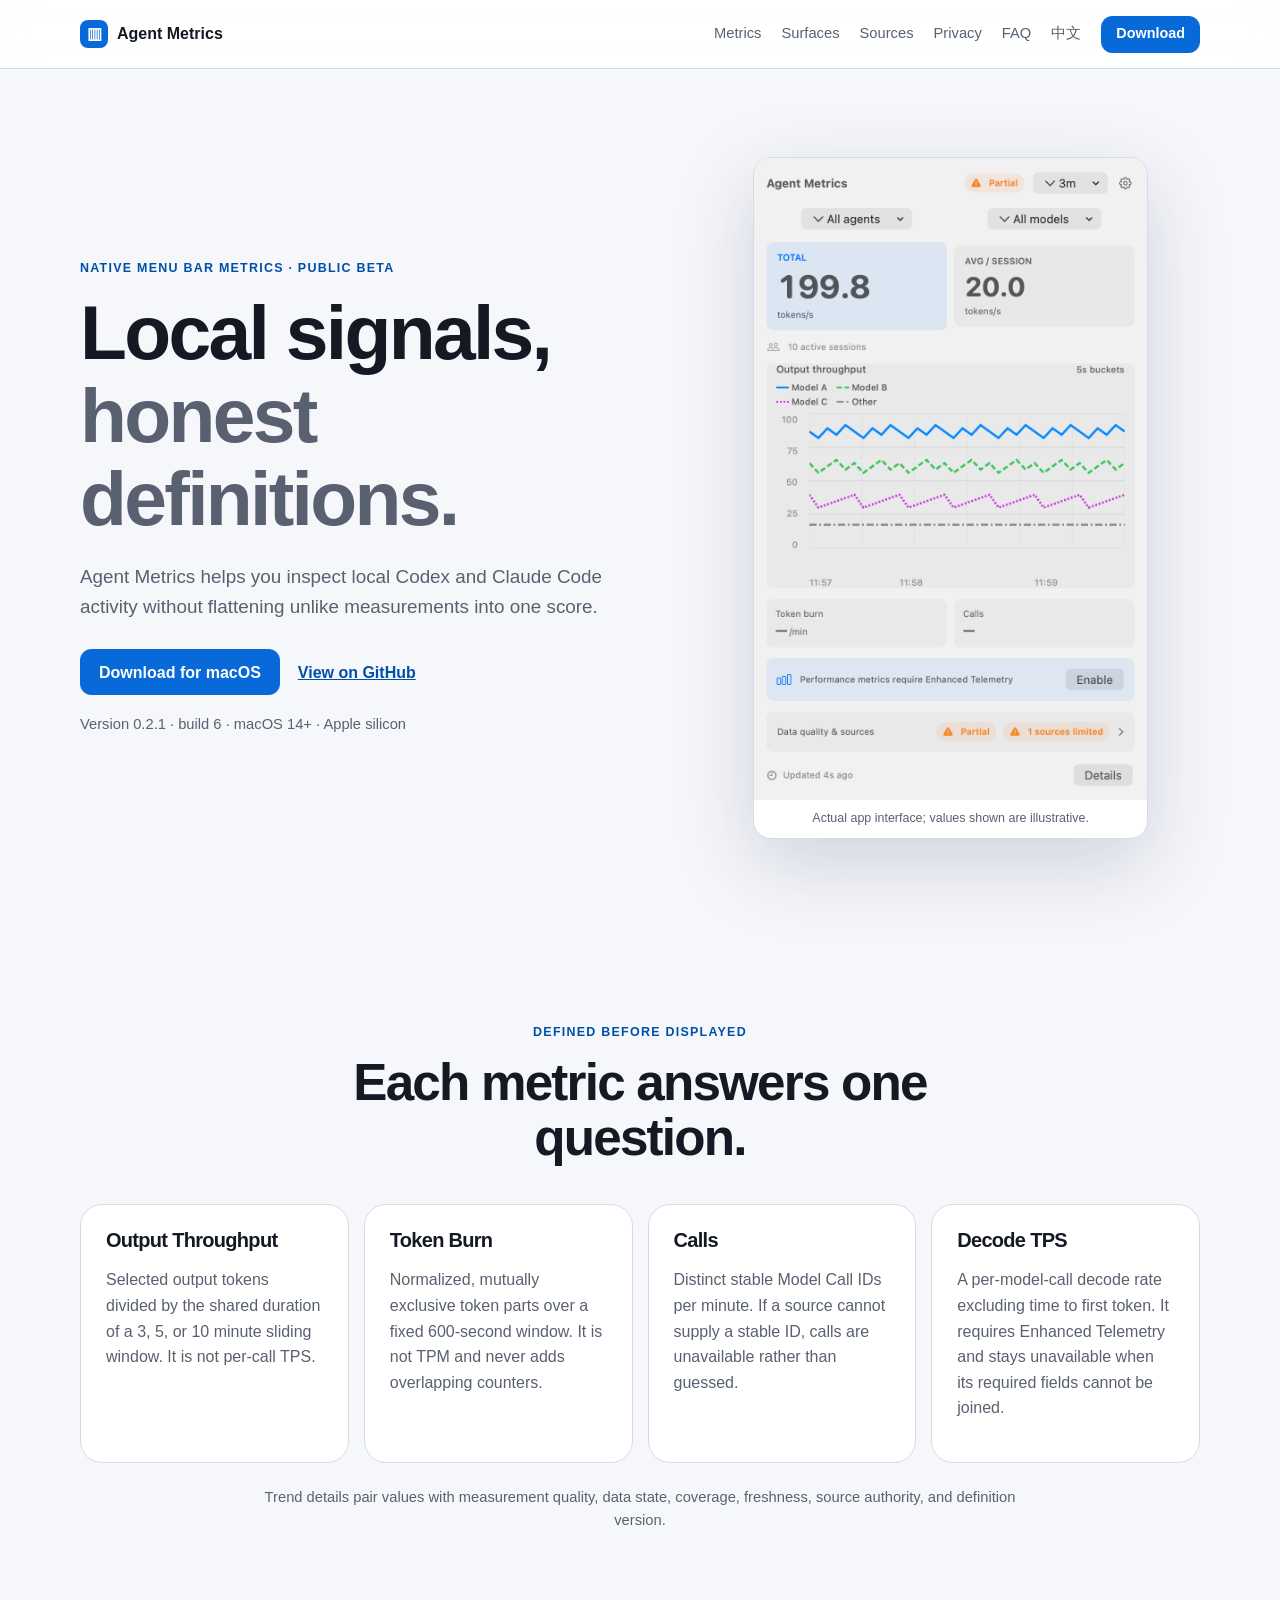
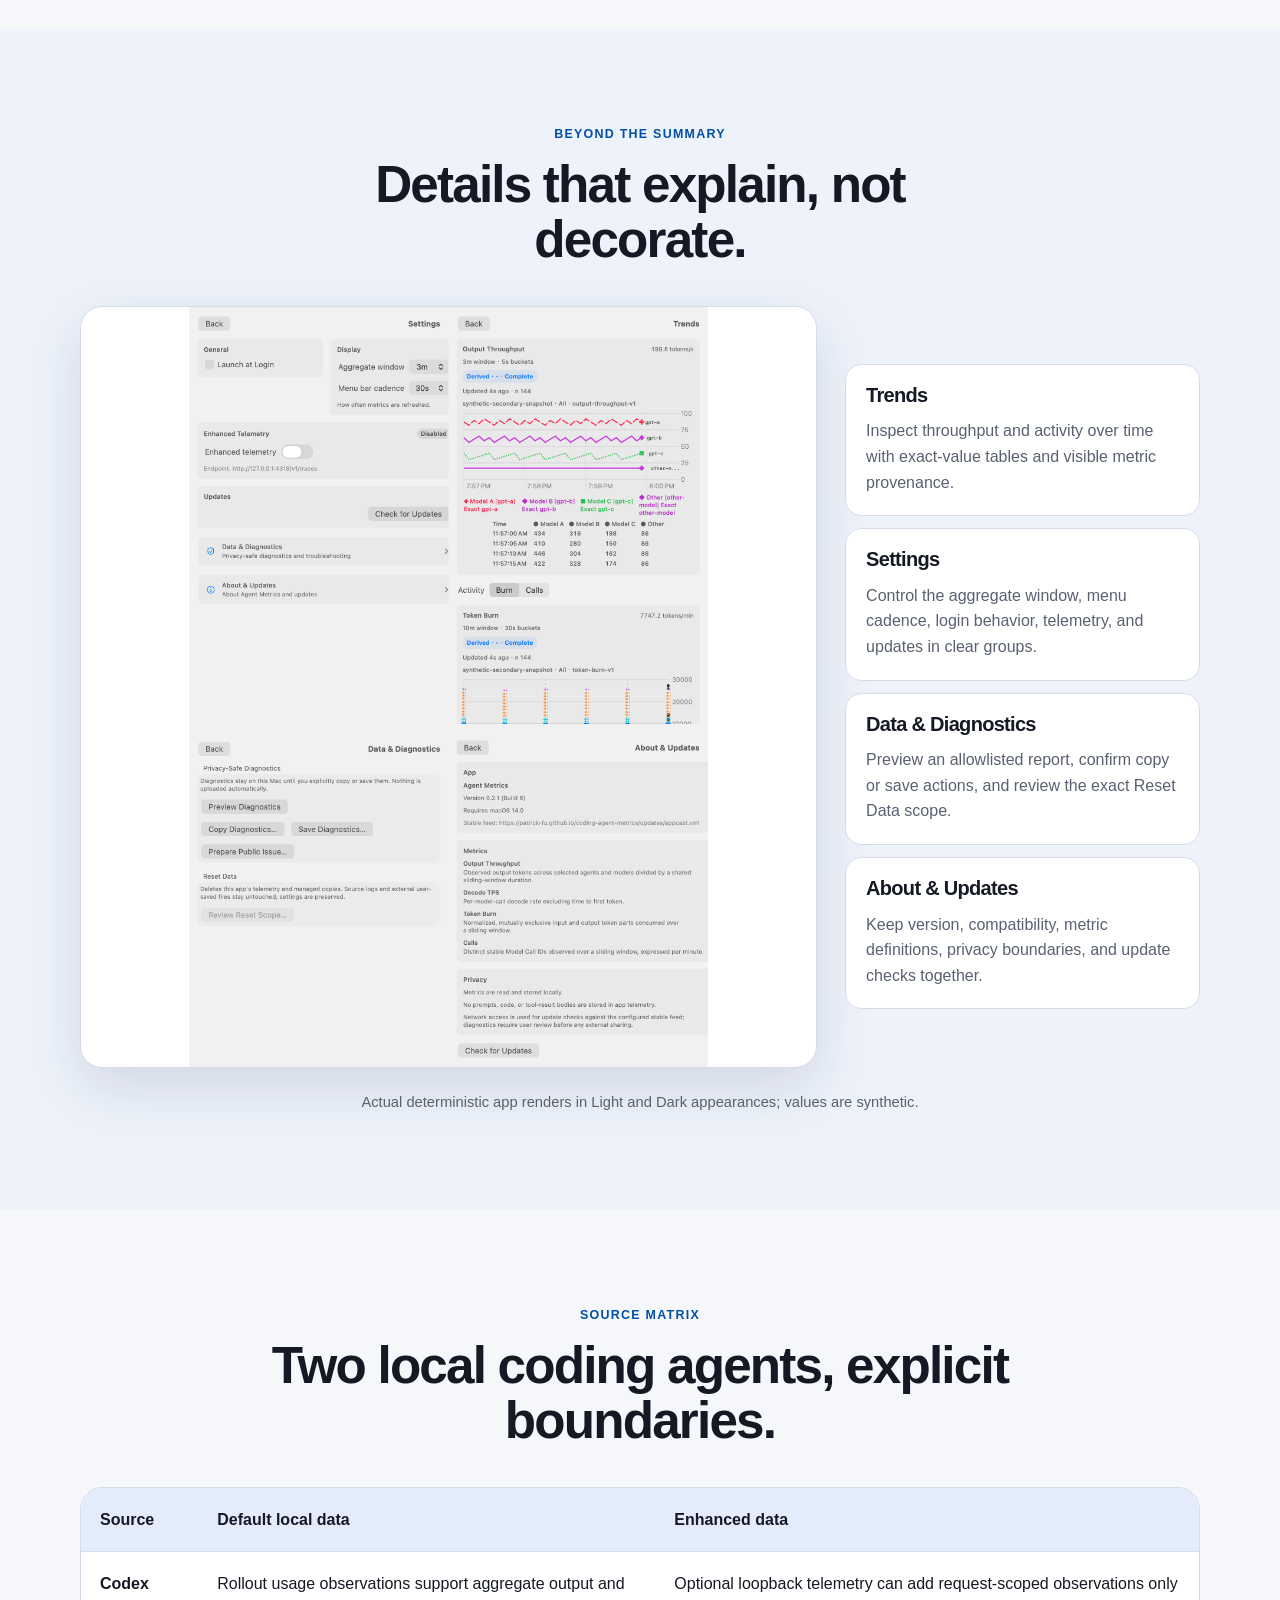
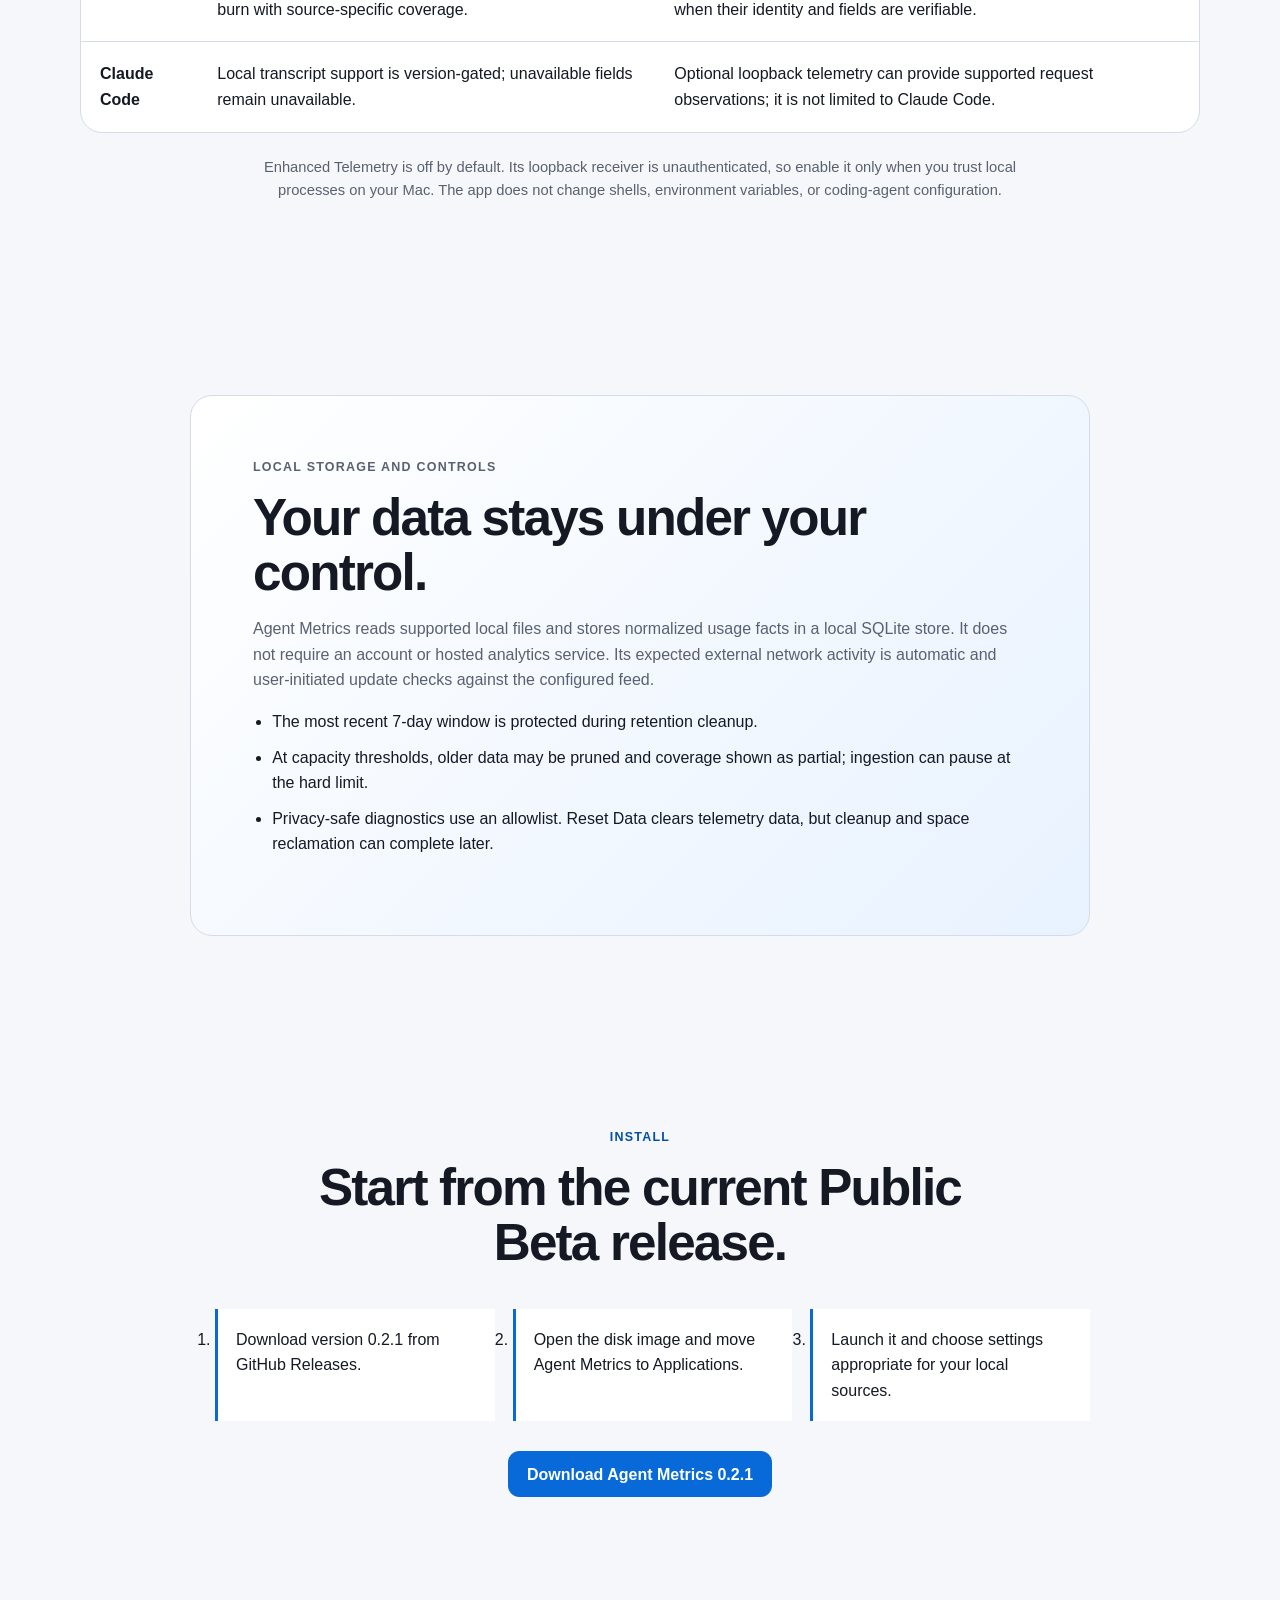
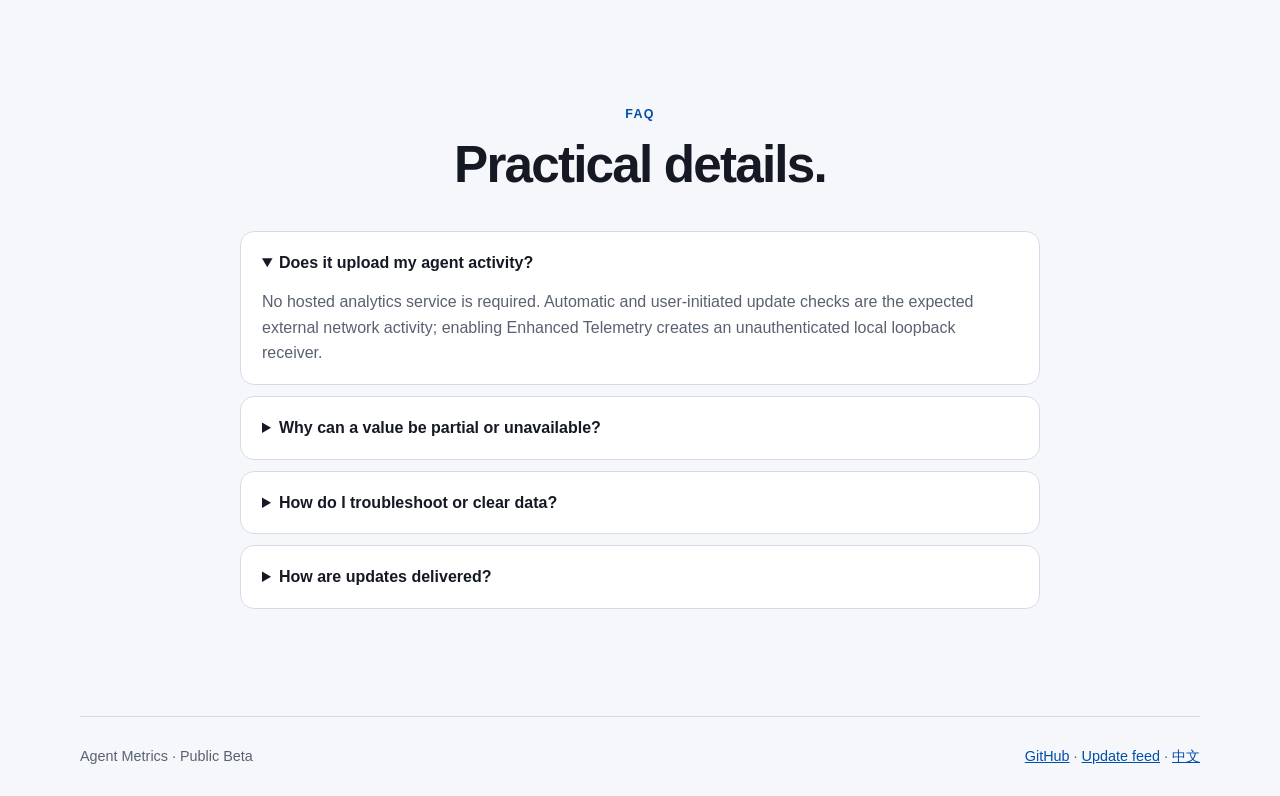
==== commit 857cc661: "Publish Agent Metrics website" ====
--- a/index.html
+++ b/index.html
@@ -3,188 +3,79 @@
 <head>
   <meta charset="utf-8">
   <meta name="viewport" content="width=device-width, initial-scale=1">
-  <title>Agent Metrics — Local coding agent performance for macOS</title>
-  <meta name="description" content="Agent Metrics is a private, native macOS menu bar app for tracking Codex and Claude Code output throughput, decode speed, and token burn.">
-  <meta name="theme-color" content="#f5f5f7">
+  <title>Agent Metrics — local coding-agent metrics for macOS</title>
+  <meta name="description" content="A native macOS menu bar app for precise local coding-agent metrics: output throughput, token burn, calls, and optional request timing.">
+  <meta name="theme-color" content="#f6f7fb">
   <meta property="og:type" content="website">
   <meta property="og:title" content="Agent Metrics for macOS">
-  <meta property="og:description" content="See how your local coding agents perform—without sending their activity anywhere.">
-  <meta property="og:image" content="https://patrick-fu.github.io/agent-metrics-macos/assets/summary-popover-2x.png">
+  <meta property="og:description" content="Precise, local metrics for coding agents.">
+  <meta property="og:image" content="https://patrick-fu.github.io/agent-metrics-macos/assets/og-image.png">
   <meta property="og:url" content="https://patrick-fu.github.io/agent-metrics-macos/">
+  <meta name="twitter:card" content="summary_large_image">
+  <meta name="twitter:title" content="Agent Metrics for macOS">
+  <meta name="twitter:description" content="Precise, local metrics for coding agents.">
+  <meta name="twitter:image" content="https://patrick-fu.github.io/agent-metrics-macos/assets/og-image.png">
   <link rel="canonical" href="https://patrick-fu.github.io/agent-metrics-macos/">
+  <link rel="alternate" hreflang="en" href="https://patrick-fu.github.io/agent-metrics-macos/">
+  <link rel="alternate" hreflang="zh-CN" href="https://patrick-fu.github.io/agent-metrics-macos/zh.html">
+  <link rel="alternate" hreflang="x-default" href="https://patrick-fu.github.io/agent-metrics-macos/">
   <link rel="icon" href="assets/favicon.svg" type="image/svg+xml">
+  <link rel="manifest" href="site.webmanifest">
   <link rel="stylesheet" href="styles.css">
+  <script type="application/ld+json">{"@context":"https://schema.org","@type":"SoftwareApplication","name":"Agent Metrics","applicationCategory":"DeveloperApplication","operatingSystem":"macOS 14+","downloadUrl":"https://github.com/patrick-fu/agent-metrics-macos/releases/download/v0.2.1/AgentMetrics-0.2.1.dmg","softwareVersion":"0.2.1"}</script>
 </head>
 <body>
   <a class="skip-link" href="#content">Skip to content</a>
+  <header class="site-header"><nav class="nav shell" aria-label="Primary navigation">
+    <a class="brand" href="#top"><span class="brand-mark" aria-hidden="true">▥</span>Agent Metrics</a>
+    <div class="nav-links"><a href="#metrics">Metrics</a><a href="#surfaces">Surfaces</a><a href="#agents">Sources</a><a href="#privacy">Privacy</a><a href="#faq">FAQ</a><a lang="zh-CN" href="zh.html">中文</a></div>
+    <a class="button button-small" href="https://github.com/patrick-fu/agent-metrics-macos/releases/download/v0.2.1/AgentMetrics-0.2.1.dmg">Download</a>
+  </nav></header>
+  <main id="content">
+    <section class="hero shell" id="top" aria-labelledby="hero-title"><div class="hero-copy">
+      <p class="eyebrow">Native menu bar metrics · Public Beta</p>
+      <h1 id="hero-title">Local signals, <span>honest definitions.</span></h1>
+      <p class="hero-lede">Agent Metrics helps you inspect local Codex and Claude Code activity without flattening unlike measurements into one score.</p>
+      <div class="hero-actions"><a class="button" href="https://github.com/patrick-fu/agent-metrics-macos/releases/download/v0.2.1/AgentMetrics-0.2.1.dmg">Download for macOS</a><a class="text-link" href="https://github.com/patrick-fu/agent-metrics-macos">View on GitHub</a></div>
+      <p class="release-note">Version 0.2.1 · build 6 · macOS 14+ · Apple silicon</p>
+    </div><figure class="app-frame"><img src="assets/summary-popover-2x.png" width="880" height="1438" alt="Agent Metrics menu bar summary showing an output throughput chart, token burn, active sessions, and data quality"><figcaption>Actual app interface; values shown are illustrative.</figcaption></figure></section>
 
-  <header class="site-header">
-    <nav class="nav shell" aria-label="Primary navigation">
-      <a class="brand" href="#top" aria-label="Agent Metrics home">
-        <span class="brand-mark" aria-hidden="true"><span></span><span></span><span></span></span>
-        <span>Agent Metrics</span>
-      </a>
-      <div class="nav-links">
-        <a href="#metrics">Metrics</a>
-        <a href="#agents">Agents</a>
-        <a href="#privacy">Privacy</a>
-        <a href="#faq">FAQ</a>
+    <section class="section shell" id="metrics" aria-labelledby="metrics-title"><div class="section-heading"><p class="eyebrow">Defined before displayed</p><h2 id="metrics-title">Each metric answers one question.</h2></div>
+      <div class="metric-grid">
+        <article class="metric-card"><h3>Output Throughput</h3><p>Selected output tokens divided by the shared duration of a 3, 5, or 10 minute sliding window. It is not per-call TPS.</p></article>
+        <article class="metric-card"><h3>Token Burn</h3><p>Normalized, mutually exclusive token parts over a fixed 600-second window. It is not TPM and never adds overlapping counters.</p></article>
+        <article class="metric-card"><h3>Calls</h3><p>Distinct stable Model Call IDs per minute. If a source cannot supply a stable ID, calls are unavailable rather than guessed.</p></article>
+        <article class="metric-card"><h3>Decode TPS</h3><p>A per-model-call decode rate excluding time to first token. It requires Enhanced Telemetry and stays unavailable when its required fields cannot be joined.</p></article>
       </div>
-      <a class="button button-small button-dark" href="https://github.com/patrick-fu/agent-metrics-macos/releases/download/v0.2.0/AgentMetrics-0.2.0.dmg" aria-label="Download Agent Metrics 0.2.0 for macOS">Download</a>
-    </nav>
-  </header>
-
-  <main id="content">
-    <section class="hero shell" id="top" aria-labelledby="hero-title">
-      <div class="hero-copy">
-        <p class="eyebrow"><span class="status-dot" aria-hidden="true"></span> Native menu bar metrics</p>
-        <h1 id="hero-title">Know how your coding agents <span>actually perform.</span></h1>
-        <p class="hero-lede">Agent Metrics turns local Codex and Claude Code activity into clear, comparable performance signals—right in your macOS menu bar.</p>
-        <div class="hero-actions">
-          <a class="button button-primary" href="https://github.com/patrick-fu/agent-metrics-macos/releases/download/v0.2.0/AgentMetrics-0.2.0.dmg">
-            <svg aria-hidden="true" viewBox="0 0 24 24"><path d="M16.7 12.8c0-2 1.6-3 1.7-3.1a3.7 3.7 0 0 0-2.9-1.6c-1.2-.1-2.4.7-3 .7-.6 0-1.5-.7-2.5-.7a4 4 0 0 0-3.4 2.1c-1.5 2.5-.4 6.2 1 8.2.7 1 1.5 2 2.5 1.9 1 0 1.4-.6 2.6-.6s1.6.6 2.6.6c1.1 0 1.8-1 2.4-1.9.8-1.1 1.1-2.3 1.1-2.4a3.6 3.6 0 0 1-2.1-3.2ZM14.7 6.9a3.6 3.6 0 0 0 .8-2.6 3.7 3.7 0 0 0-2.4 1.2 3.4 3.4 0 0 0-.9 2.5c.9.1 1.8-.4 2.5-1.1Z"/></svg>
-            Download for macOS
-          </a>
-          <a class="button button-secondary" href="https://github.com/patrick-fu/agent-metrics-macos" target="_blank" rel="noreferrer">View on GitHub <span aria-hidden="true">↗</span></a>
-        </div>
-        <p class="release-note">Version 0.2.0 <span aria-hidden="true">·</span> build 5 <span aria-hidden="true">·</span> macOS 14+ <span aria-hidden="true">·</span> Apple silicon</p>
-      </div>
-
-      <div class="hero-visual">
-        <div class="glow glow-blue" aria-hidden="true"></div>
-        <div class="glow glow-green" aria-hidden="true"></div>
-        <figure class="app-frame">
-          <div class="window-bar" aria-hidden="true">
-            <span></span><span></span><span></span>
-            <p>Agent Metrics</p>
-          </div>
-          <img src="assets/summary-popover-2x.png" width="880" height="1402" alt="Agent Metrics menu bar summary showing an output throughput chart, token burn, active sessions, and data quality">
-        </figure>
-      </div>
+      <p class="quality-note">Trend details pair values with measurement quality, data state, coverage, freshness, source authority, and definition version.</p>
     </section>
 
-    <section class="metrics section shell" id="metrics" aria-labelledby="metrics-title">
-      <div class="section-heading">
-        <p class="eyebrow">One honest view</p>
-        <h2 id="metrics-title">Metrics with their meaning intact.</h2>
-        <p>Different questions deserve different measurements. Agent Metrics keeps each signal precise instead of flattening everything into a single score.</p>
-      </div>
-      <div class="metric-grid">
-        <article class="metric-card metric-blue">
-          <div class="metric-icon" aria-hidden="true">↗</div>
-          <p class="metric-label">Output Throughput</p>
-          <p class="metric-value">199.8 <small>tokens/s</small></p>
-          <p>Selected agents' observed output over a shared sliding window. Best for seeing aggregate momentum.</p>
-          <div class="sparkline" aria-hidden="true"><i></i><i></i><i></i><i></i><i></i><i></i><i></i><i></i></div>
-        </article>
-        <article class="metric-card metric-purple">
-          <div class="metric-icon" aria-hidden="true">⚡</div>
-          <p class="metric-label">Decode TPS</p>
-          <p class="metric-value">74.2 <small>tokens/s</small></p>
-          <p>Per-model-call generation speed, excluding time to first token. Best for comparing model response speed.</p>
-          <div class="metric-meter" aria-hidden="true"><span></span></div>
-        </article>
-        <article class="metric-card metric-green">
-          <div class="metric-icon" aria-hidden="true">◫</div>
-          <p class="metric-label">Token Burn</p>
-          <p class="metric-value">962k <small>/min</small></p>
-          <p>Normalized input and output tokens consumed over time. Best for understanding workload intensity.</p>
-          <div class="burn-bars" aria-hidden="true"><i></i><i></i><i></i><i></i><i></i><i></i><i></i></div>
-        </article>
-      </div>
-      <p class="quality-note"><span aria-hidden="true">✓</span> Every surface reports measurement quality, coverage, and stale or unavailable data.</p>
-    </section>
+    <section class="section alt-section" id="surfaces" aria-labelledby="surfaces-title"><div class="shell"><div class="section-heading"><p class="eyebrow">Beyond the summary</p><h2 id="surfaces-title">Details that explain, not decorate.</h2></div><div class="surface-showcase">
+      <picture class="surface-frame"><source media="(prefers-color-scheme: dark)" srcset="assets/secondary-surfaces-contact-sheet-dark-2x.png"><img src="assets/secondary-surfaces-contact-sheet-light-2x.png" width="1760" height="2574" alt="Agent Metrics Settings, Trends, Data and Diagnostics, and About and Updates surfaces"></picture>
+      <div class="surface-list"><article><h3>Trends</h3><p>Inspect throughput and activity over time with exact-value tables and visible metric provenance.</p></article><article><h3>Settings</h3><p>Control the aggregate window, menu cadence, login behavior, telemetry, and updates in clear groups.</p></article><article><h3>Data &amp; Diagnostics</h3><p>Preview an allowlisted report, confirm copy or save actions, and review the exact Reset Data scope.</p></article><article><h3>About &amp; Updates</h3><p>Keep version, compatibility, metric definitions, privacy boundaries, and update checks together.</p></article></div>
+    </div><p class="section-note">Actual deterministic app renders in Light and Dark appearances; values are synthetic.</p></div></section>
 
-    <section class="agents section" id="agents" aria-labelledby="agents-title">
-      <div class="shell agents-layout">
-        <div class="section-heading left-heading">
-          <p class="eyebrow">Built for local agents</p>
-          <h2 id="agents-title">Your tools.<br>Your comparisons.</h2>
-          <p>Filter by coding agent, exact model identity, or time window. Unlike measurements remain visibly distinct.</p>
-        </div>
-        <div class="agent-list">
-          <article class="agent-card">
-            <div class="agent-symbol codex-symbol" aria-hidden="true">⌘</div>
-            <div><h3>Codex</h3><p>Reads local rollout history and retains source-reported model identities.</p></div>
-            <span class="supported">Supported</span>
-          </article>
-          <article class="agent-card">
-            <div class="agent-symbol claude-symbol" aria-hidden="true">✳</div>
-            <div><h3>Claude Code</h3><p>Reads local transcripts with explicit quality and coverage states.</p></div>
-            <span class="supported">Supported</span>
-          </article>
-          <div class="filter-demo" aria-label="Example Agent Metrics filters">
-            <div><span>Agent</span><strong>All agents⌄</strong></div>
-            <div><span>Model</span><strong>All models⌄</strong></div>
-            <div><span>Window</span><strong>3 minutes⌄</strong></div>
-          </div>
-        </div>
-      </div>
-    </section>
+    <section class="section" id="agents" aria-labelledby="agents-title"><div class="shell"><div class="section-heading"><p class="eyebrow">Source matrix</p><h2 id="agents-title">Two local coding agents, explicit boundaries.</h2></div>
+      <div class="source-table" role="region" aria-label="Source capability matrix" tabindex="0"><table><thead><tr><th>Source</th><th>Default local data</th><th>Enhanced data</th></tr></thead><tbody>
+        <tr><th>Codex</th><td>Rollout usage observations support aggregate output and burn with source-specific coverage.</td><td>Optional loopback telemetry can add request-scoped observations only when their identity and fields are verifiable.</td></tr>
+        <tr><th>Claude Code</th><td>Local transcript support is version-gated; unavailable fields remain unavailable.</td><td>Optional loopback telemetry can provide supported request observations; it is not limited to Claude Code.</td></tr>
+      </tbody></table></div>
+      <p class="section-note">Enhanced Telemetry is off by default. Its loopback receiver is unauthenticated, so enable it only when you trust local processes on your Mac. The app does not change shells, environment variables, or coding-agent configuration.</p>
+    </div></section>
 
-    <section class="privacy section shell" id="privacy" aria-labelledby="privacy-title">
-      <div class="privacy-card">
-        <div class="privacy-copy">
-          <div class="shield" aria-hidden="true">✓</div>
-          <p class="eyebrow">Local by design</p>
-          <h2 id="privacy-title">Your agent activity stays on your Mac.</h2>
-          <p>Agent Metrics reads supported coding-agent history locally and stores normalized usage facts in a local database. It does not need an account or a hosted analytics service.</p>
-          <ul>
-            <li><span aria-hidden="true">✓</span> No sign-in or cloud dashboard</li>
-            <li><span aria-hidden="true">✓</span> Bounded local history processing</li>
-            <li><span aria-hidden="true">✓</span> Diagnostics redact raw activity</li>
-          </ul>
-          <a href="https://github.com/patrick-fu/agent-metrics-macos" target="_blank" rel="noreferrer">Inspect the open-source implementation <span aria-hidden="true">↗</span></a>
-        </div>
-        <div class="privacy-orbit" aria-hidden="true">
-          <div class="orbit orbit-one"></div><div class="orbit orbit-two"></div>
-          <div class="mac-glyph"><span></span></div><p>Processed locally</p>
-        </div>
-      </div>
-    </section>
+    <section class="section shell" id="privacy" aria-labelledby="privacy-title"><div class="privacy-card"><div><p class="eyebrow">Local storage and controls</p><h2 id="privacy-title">Your data stays under your control.</h2>
+      <p>Agent Metrics reads supported local files and stores normalized usage facts in a local SQLite store. It does not require an account or hosted analytics service. Its expected external network activity is automatic and user-initiated update checks against the configured feed.</p>
+      <ul><li>The most recent 7-day window is protected during retention cleanup.</li><li>At capacity thresholds, older data may be pruned and coverage shown as partial; ingestion can pause at the hard limit.</li><li>Privacy-safe diagnostics use an allowlist. Reset Data clears telemetry data, but cleanup and space reclamation can complete later.</li></ul>
+    </div></div></section>
 
-    <section class="install section shell" id="install" aria-labelledby="install-title">
-      <div class="section-heading">
-        <p class="eyebrow">Up and running in a minute</p>
-        <h2 id="install-title">Install Agent Metrics.</h2>
-      </div>
-      <ol class="install-steps">
-        <li><span class="step-number">1</span><div><h3>Download</h3><p>Get the 0.2.0 disk image from GitHub Releases.</p></div></li>
-        <li><span class="step-number">2</span><div><h3>Move to Applications</h3><p>Open the DMG and drag Agent Metrics into Applications.</p></div></li>
-        <li><span class="step-number">3</span><div><h3>Launch</h3><p>Open Agent Metrics. Its live indicator appears in your menu bar.</p></div></li>
-      </ol>
-      <div class="install-cta">
-        <div><strong>Requires macOS 14 or later</strong><span>Built for Apple silicon Macs.</span></div>
-        <a class="button button-dark" href="https://github.com/patrick-fu/agent-metrics-macos/releases/download/v0.2.0/AgentMetrics-0.2.0.dmg">Download Agent Metrics</a>
-      </div>
-    </section>
+    <section class="section shell" id="install" aria-labelledby="install-title"><div class="section-heading"><p class="eyebrow">Install</p><h2 id="install-title">Start from the current Public Beta release.</h2></div><ol class="install-steps"><li>Download version 0.2.1 from GitHub Releases.</li><li>Open the disk image and move Agent Metrics to Applications.</li><li>Launch it and choose settings appropriate for your local sources.</li></ol><p class="centered"><a class="button" href="https://github.com/patrick-fu/agent-metrics-macos/releases/download/v0.2.1/AgentMetrics-0.2.1.dmg">Download Agent Metrics 0.2.1</a></p></section>
 
-    <section class="faq section shell" id="faq" aria-labelledby="faq-title">
-      <div class="section-heading"><p class="eyebrow">Details</p><h2 id="faq-title">Frequently asked questions.</h2></div>
-      <div class="faq-list">
-        <details open><summary>What data does Agent Metrics collect?<span aria-hidden="true"></span></summary><p>It derives normalized token and performance facts from supported local coding-agent files. The app surfaces quality and coverage when a source is incomplete or unavailable.</p></details>
-        <details><summary>Why are Output Throughput and Decode TPS separate?<span aria-hidden="true"></span></summary><p>Output Throughput describes aggregate agent output over a shared time window. Decode TPS describes one model call's generation phase. Keeping them separate makes comparisons honest.</p></details>
-        <details><summary>Which coding agents are supported?<span aria-hidden="true"></span></summary><p>Version 0.2.0 supports local Codex and Claude Code activity on Apple silicon Macs running macOS 14 or later.</p></details>
-        <details><summary>How do updates work?<span aria-hidden="true"></span></summary><p>Agent Metrics checks the stable Sparkle feed automatically and always asks before installing. You can also follow releases on GitHub.</p></details>
-      </div>
-    </section>
-
-    <section class="closing shell" aria-labelledby="closing-title">
-      <div class="closing-card">
-        <p class="eyebrow">Less guessing. Better signals.</p>
-        <h2 id="closing-title">Put your agents' performance in the menu bar.</h2>
-        <div class="hero-actions centered-actions">
-          <a class="button button-light" href="https://github.com/patrick-fu/agent-metrics-macos/releases/download/v0.2.0/AgentMetrics-0.2.0.dmg">Download for macOS</a>
-          <a class="button button-ghost" href="https://github.com/patrick-fu/agent-metrics-macos" target="_blank" rel="noreferrer">GitHub <span aria-hidden="true">↗</span></a>
-        </div>
-      </div>
-    </section>
+    <section class="section shell" id="faq" aria-labelledby="faq-title"><div class="section-heading"><p class="eyebrow">FAQ</p><h2 id="faq-title">Practical details.</h2></div><div class="faq-list">
+      <details open><summary>Does it upload my agent activity?</summary><p>No hosted analytics service is required. Automatic and user-initiated update checks are the expected external network activity; enabling Enhanced Telemetry creates an unauthenticated local loopback receiver.</p></details>
+      <details><summary>Why can a value be partial or unavailable?</summary><p>Sources differ in their durable fields and boundaries. Agent Metrics surfaces missing coverage and does not substitute a different measurement.</p></details>
+      <details><summary>How do I troubleshoot or clear data?</summary><p>Use Data &amp; Diagnostics for an allowlisted diagnostic preview, copy, save, or public-issue preparation; use Reset Data after reviewing its scope.</p></details>
+      <details><summary>How are updates delivered?</summary><p>GitHub prereleases are the Public Beta release channel. The app's update feed follows the published release history.</p></details>
+    </div></section>
   </main>
-
-  <footer class="site-footer shell">
-    <a class="brand" href="#top"><span class="brand-mark small-mark" aria-hidden="true"><span></span><span></span><span></span></span><span>Agent Metrics</span></a>
-    <p>Private, precise coding-agent metrics for macOS.</p>
-    <div><a href="https://github.com/patrick-fu/agent-metrics-macos">GitHub</a><a href="updates/appcast.xml">Update feed</a></div>
-  </footer>
-</body>
-</html>
+  <footer class="site-footer shell"><span>Agent Metrics · Public Beta</span><span><a href="https://github.com/patrick-fu/agent-metrics-macos">GitHub</a> · <a href="updates/appcast.xml">Update feed</a> · <a lang="zh-CN" href="zh.html">中文</a></span></footer>
+</body></html>
--- a/styles.css
+++ b/styles.css
@@ -1,113 +1,17 @@
-:root {
-  color-scheme: light;
-  --ink: #17171a;
-  --muted: #67676f;
-  --line: rgba(23, 23, 26, .1);
-  --surface: rgba(255, 255, 255, .82);
-  --blue: #0a84ff;
-  --green: #30c765;
-  --purple: #9a5cff;
-  --radius: 26px;
-  --shadow: 0 22px 65px rgba(37, 43, 56, .12), 0 2px 8px rgba(37, 43, 56, .07);
-  font-family: -apple-system, BlinkMacSystemFont, "SF Pro Display", "Helvetica Neue", sans-serif;
-  font-synthesis: none;
-}
-
-* { box-sizing: border-box; }
-html { scroll-behavior: smooth; }
-body { margin: 0; color: var(--ink); background: radial-gradient(circle at 50% 0, rgba(10, 132, 255, .08), transparent 30rem), #f5f5f7; font-size: 16px; line-height: 1.55; -webkit-font-smoothing: antialiased; }
-a { color: inherit; text-decoration: none; }
-img { display: block; max-width: 100%; }
-.shell { width: min(1160px, calc(100% - 48px)); margin-inline: auto; }
-.skip-link { position: fixed; z-index: 20; top: 12px; left: 12px; padding: 10px 14px; border-radius: 10px; background: #fff; transform: translateY(-150%); }
-.skip-link:focus { transform: translateY(0); }
-:focus-visible { outline: 3px solid rgba(10, 132, 255, .75); outline-offset: 4px; border-radius: 6px; }
-
-.site-header { position: sticky; z-index: 10; top: 0; border-bottom: 1px solid rgba(23, 23, 26, .07); background: rgba(245, 245, 247, .76); backdrop-filter: saturate(180%) blur(20px); -webkit-backdrop-filter: saturate(180%) blur(20px); }
-.nav { min-height: 68px; display: flex; align-items: center; gap: 28px; }
-.brand { display: inline-flex; align-items: center; gap: 10px; font-weight: 680; letter-spacing: -.02em; }
-.brand-mark { display: inline-flex; align-items: end; gap: 2px; width: 30px; height: 30px; padding: 6px; border-radius: 9px; color: var(--blue); background: linear-gradient(145deg, #dcebff, #eef6ff); box-shadow: inset 0 0 0 1px rgba(10, 132, 255, .14); }
-.brand-mark span { width: 4px; border: 2px solid currentColor; border-radius: 2px; }
-.brand-mark span:nth-child(1) { height: 9px; }.brand-mark span:nth-child(2) { height: 15px; }.brand-mark span:nth-child(3) { height: 12px; }
-.nav-links { margin-left: auto; display: flex; align-items: center; gap: 30px; color: #4d4d53; font-size: 14px; }
-.nav-links a:hover { color: var(--ink); }
-
-.button { display: inline-flex; align-items: center; justify-content: center; gap: 9px; min-height: 48px; padding: 0 20px; border: 1px solid transparent; border-radius: 13px; font-weight: 620; transition: transform .2s ease, box-shadow .2s ease, background-color .2s ease; }
-.button:hover { transform: translateY(-2px); }.button svg { width: 19px; height: 19px; fill: currentColor; }
-.button-small { min-height: 38px; padding: 0 16px; border-radius: 10px; font-size: 14px; }
-.button-dark { color: #fff; background: #202024; box-shadow: 0 5px 16px rgba(0, 0, 0, .15); }.button-dark:hover { background: #000; }
-.button-primary { color: #fff; background: linear-gradient(180deg, #168cff, #0878eb); box-shadow: 0 10px 25px rgba(10, 132, 255, .24); }
-.button-primary:hover { box-shadow: 0 14px 32px rgba(10, 132, 255, .32); }
-.button-secondary { border-color: var(--line); background: rgba(255, 255, 255, .66); }.button-secondary:hover { background: #fff; box-shadow: 0 8px 24px rgba(30, 40, 60, .08); }
-
-.hero { min-height: 760px; display: grid; grid-template-columns: .93fr 1.07fr; align-items: center; gap: 70px; padding-block: 92px 110px; }
-.hero-copy { position: relative; z-index: 2; }
-.eyebrow { display: flex; align-items: center; gap: 8px; margin: 0 0 17px; color: #52525a; font-size: 13px; font-weight: 680; letter-spacing: .075em; text-transform: uppercase; }
-.status-dot { width: 8px; height: 8px; border-radius: 50%; background: var(--green); box-shadow: 0 0 0 5px rgba(48, 199, 101, .12); }
-h1, h2, h3, p { margin-top: 0; }
-h1 { max-width: 640px; margin-bottom: 24px; font-size: clamp(3.2rem, 5.3vw, 5.15rem); line-height: .99; letter-spacing: -.064em; font-weight: 720; }
-h1 span { color: #7b7b82; }
-.hero-lede { max-width: 590px; margin-bottom: 31px; color: var(--muted); font-size: clamp(1.08rem, 1.7vw, 1.28rem); line-height: 1.55; }
-.hero-actions { display: flex; flex-wrap: wrap; gap: 12px; }.release-note { margin: 17px 0 0; color: #5f6368; font-size: 13px; }
-.hero-visual { position: relative; min-height: 600px; display: grid; place-items: center; }
-.glow { position: absolute; border-radius: 999px; }.glow-blue { width: 420px; height: 420px; top: 60px; right: -20px; background: radial-gradient(circle, rgba(10, 132, 255, .22), rgba(10, 132, 255, 0) 68%); }.glow-green { width: 300px; height: 300px; bottom: 20px; left: -30px; background: radial-gradient(circle, rgba(48, 199, 101, .16), rgba(48, 199, 101, 0) 68%); }
-.app-frame { position: relative; width: min(448px, 90%); margin: 0; overflow: hidden; border: 1px solid rgba(255, 255, 255, .92); border-radius: 22px; background: rgba(255, 255, 255, .8); box-shadow: 0 48px 90px rgba(36, 48, 70, .21), 0 8px 24px rgba(36, 48, 70, .13), inset 0 0 0 1px rgba(50, 60, 80, .05); transform: perspective(1200px) rotateY(-3deg) rotateX(1deg); }
-.window-bar { height: 42px; display: flex; align-items: center; gap: 7px; padding: 0 15px; border-bottom: 1px solid rgba(0, 0, 0, .07); background: rgba(250, 250, 251, .94); }
-.window-bar span { width: 10px; height: 10px; border-radius: 50%; background: #ff5f57; }.window-bar span:nth-child(2) { background: #febc2e; }.window-bar span:nth-child(3) { background: #28c840; }
-.window-bar p { position: absolute; left: 50%; margin: 0; color: #797980; font-size: 12px; transform: translateX(-50%); }.app-frame img { width: 100%; height: auto; }
-
-.section { padding-block: 118px; }.section-heading { max-width: 700px; margin: 0 auto 54px; text-align: center; }
-.section-heading .eyebrow { justify-content: center; color: #0066d6; }.section-heading h2, .closing-card h2 { margin-bottom: 18px; font-size: clamp(2.5rem, 4.5vw, 4.2rem); line-height: 1.04; letter-spacing: -.052em; }
-.section-heading > p:last-child { max-width: 630px; margin: 0 auto; color: var(--muted); font-size: 18px; }
-.metric-grid { display: grid; grid-template-columns: repeat(3, 1fr); gap: 18px; }
-.metric-card { position: relative; min-height: 390px; overflow: hidden; padding: 29px; border: 1px solid rgba(20, 20, 22, .08); border-radius: var(--radius); background: var(--surface); box-shadow: 0 8px 26px rgba(25, 32, 45, .055); }
-.metric-card::before { content: ""; position: absolute; inset: auto -40px -80px; height: 190px; opacity: .65; }.metric-blue::before { background: radial-gradient(ellipse, rgba(10, 132, 255, .24), transparent 69%); }.metric-purple::before { background: radial-gradient(ellipse, rgba(154, 92, 255, .23), transparent 69%); }.metric-green::before { background: radial-gradient(ellipse, rgba(48, 199, 101, .22), transparent 69%); }
-.metric-icon { display: grid; place-items: center; width: 40px; height: 40px; margin-bottom: 42px; border-radius: 12px; color: var(--blue); background: #e8f3ff; font-size: 21px; font-weight: 700; }.metric-purple .metric-icon { color: var(--purple); background: #f0e9ff; }.metric-green .metric-icon { color: #149d45; background: #e5f8eb; }
-.metric-label { margin-bottom: 4px; color: #6f6f77; font-size: 14px; font-weight: 630; text-transform: uppercase; letter-spacing: .04em; }.metric-value { margin-bottom: 15px; font-size: 40px; line-height: 1.1; font-weight: 700; letter-spacing: -.04em; }.metric-value small { color: #74747b; font-size: 15px; font-weight: 520; letter-spacing: 0; }.metric-card > p:nth-of-type(3) { position: relative; z-index: 1; color: var(--muted); font-size: 14px; }
-.sparkline, .burn-bars { position: absolute; right: 28px; bottom: 28px; left: 28px; height: 65px; display: flex; align-items: end; gap: 7px; }.sparkline i, .burn-bars i { flex: 1; height: 35%; border-radius: 4px 4px 0 0; background: rgba(10, 132, 255, .23); }.sparkline i:nth-child(2), .sparkline i:nth-child(6), .burn-bars i:nth-child(2) { height: 60%; }.sparkline i:nth-child(3), .sparkline i:nth-child(7), .burn-bars i:nth-child(3) { height: 44%; }.sparkline i:nth-child(4), .burn-bars i:nth-child(4) { height: 75%; }.sparkline i:nth-child(5), .burn-bars i:nth-child(5) { height: 54%; }.sparkline i:nth-child(8) { height: 88%; background: var(--blue); }
-.metric-meter { position: absolute; right: 28px; bottom: 47px; left: 28px; height: 8px; overflow: hidden; border-radius: 99px; background: rgba(154, 92, 255, .13); }.metric-meter span { display: block; width: 74%; height: 100%; border-radius: inherit; background: linear-gradient(90deg, #c59cff, #8c4df2); }
-.burn-bars i { background: rgba(48, 199, 101, .24); }.burn-bars i:nth-child(6) { height: 83%; }.burn-bars i:nth-child(7) { height: 96%; background: var(--green); }
-.quality-note { display: flex; justify-content: center; gap: 8px; margin: 24px 0 0; color: #77777e; font-size: 13px; }.quality-note span { color: #148b3b; }
-
-.agents { background: #111114; color: #f7f7f8; }.agents-layout { display: grid; grid-template-columns: .78fr 1.22fr; align-items: start; gap: 90px; }
-.left-heading { position: sticky; top: 130px; margin: 0; text-align: left; }.left-heading .eyebrow { justify-content: flex-start; color: #70b6ff; }.left-heading h2 { font-size: clamp(2.8rem, 4.5vw, 4.6rem); }.left-heading > p:last-child { margin: 0; color: #a2a2aa; }
-.agent-list { display: grid; gap: 16px; }.agent-card { display: grid; grid-template-columns: auto 1fr auto; align-items: center; gap: 20px; padding: 25px; border: 1px solid rgba(255, 255, 255, .1); border-radius: 20px; background: rgba(255, 255, 255, .055); }
-.agent-symbol { display: grid; place-items: center; width: 54px; height: 54px; border-radius: 15px; color: #fff; font-size: 25px; font-weight: 700; }.codex-symbol { background: linear-gradient(145deg, #2e85ff, #0b58c7); }.claude-symbol { background: linear-gradient(145deg, #df845d, #9c4b2f); }
-.agent-card h3 { margin: 0 0 3px; font-size: 21px; }.agent-card p { margin: 0; color: #a9a9b1; font-size: 14px; }.supported { padding: 6px 9px; border: 1px solid rgba(48, 199, 101, .28); border-radius: 999px; color: #72dc94; background: rgba(48, 199, 101, .1); font-size: 11px; font-weight: 650; text-transform: uppercase; letter-spacing: .04em; }
-.filter-demo { margin-top: 14px; padding: 12px 20px; border: 1px solid rgba(255, 255, 255, .1); border-radius: 20px; background: rgba(255, 255, 255, .04); }.filter-demo div { display: flex; justify-content: space-between; padding: 14px 2px; border-bottom: 1px solid rgba(255, 255, 255, .08); }.filter-demo div:last-child { border: 0; }.filter-demo span { color: #8e8e97; font-size: 13px; }.filter-demo strong { font-size: 14px; font-weight: 560; }
-
-.privacy-card { position: relative; min-height: 580px; overflow: hidden; display: grid; grid-template-columns: 1.1fr .9fr; align-items: center; padding: 65px 70px; border: 1px solid rgba(10, 132, 255, .12); border-radius: 34px; background: linear-gradient(135deg, rgba(255, 255, 255, .95), rgba(235, 245, 255, .9)); box-shadow: var(--shadow); }
-.privacy-card::before { content: ""; position: absolute; width: 500px; height: 500px; right: -100px; top: -100px; border-radius: 50%; background: radial-gradient(circle, rgba(10, 132, 255, .15), transparent 68%); }.privacy-copy { position: relative; z-index: 1; }
-.shield { display: grid; place-items: center; width: 48px; height: 53px; margin-bottom: 22px; color: #fff; background: linear-gradient(160deg, #3098ff, #056ad3); clip-path: polygon(50% 0, 94% 17%, 87% 72%, 50% 100%, 13% 72%, 6% 17%); font-weight: 800; }
-.privacy-copy .eyebrow { color: #0066d6; }.privacy-copy h2 { max-width: 600px; margin-bottom: 20px; font-size: clamp(2.6rem, 4.5vw, 4.3rem); line-height: 1.03; letter-spacing: -.052em; }.privacy-copy > p:not(.eyebrow) { max-width: 610px; color: var(--muted); font-size: 17px; }
-.privacy-copy ul { display: grid; gap: 9px; margin: 25px 0 30px; padding: 0; list-style: none; }.privacy-copy li { display: flex; gap: 9px; color: #45454b; }.privacy-copy li span { color: #138b3b; font-weight: 750; }.privacy-copy > a { color: #0066d6; font-weight: 610; }.privacy-copy > a:hover { text-decoration: underline; }
-.privacy-orbit { position: relative; z-index: 1; min-height: 350px; display: grid; place-items: center; }.orbit { position: absolute; border: 1px solid rgba(10, 132, 255, .18); border-radius: 50%; }.orbit-one { width: 300px; height: 300px; }.orbit-two { width: 220px; height: 220px; border-style: dashed; }
-.mac-glyph { position: relative; display: grid; place-items: center; width: 125px; height: 96px; border: 6px solid #26262b; border-radius: 10px; background: linear-gradient(145deg, #e7f3ff, #fff); box-shadow: 0 18px 35px rgba(10, 85, 160, .16); }.mac-glyph::after { content: ""; position: absolute; width: 55px; height: 8px; bottom: -20px; border-radius: 5px; background: #26262b; }.mac-glyph span { width: 14px; height: 14px; border-radius: 50%; background: var(--green); box-shadow: 0 0 0 7px rgba(48, 199, 101, .15); }.privacy-orbit p { position: absolute; bottom: 29px; margin: 0; color: #6e6e75; font-size: 12px; font-weight: 620; text-transform: uppercase; letter-spacing: .06em; }
-
-.install { padding-top: 30px; }.install-steps { display: grid; grid-template-columns: repeat(3, 1fr); gap: 20px; margin: 0 0 22px; padding: 0; list-style: none; }.install-steps li { min-height: 190px; display: flex; gap: 18px; padding: 27px; border: 1px solid var(--line); border-radius: 22px; background: rgba(255, 255, 255, .7); }
-.step-number { flex: none; display: grid; place-items: center; width: 32px; height: 32px; border-radius: 50%; color: #0066d6; background: #e2f0ff; font-size: 13px; font-weight: 700; }.install-steps h3 { margin: 2px 0 8px; font-size: 18px; }.install-steps p { margin: 0; color: var(--muted); font-size: 14px; }
-.install-cta { display: flex; align-items: center; justify-content: space-between; gap: 30px; padding: 22px 25px; border-radius: 19px; color: #fff; background: #252529; }.install-cta div { display: grid; }.install-cta span { color: #aaaab1; font-size: 13px; }.install-cta .button { color: #17171a; background: #fff; box-shadow: none; }
-
-.faq { padding-top: 65px; }.faq-list { max-width: 820px; margin: 0 auto; border-top: 1px solid var(--line); }.faq-list details { border-bottom: 1px solid var(--line); }.faq-list summary { position: relative; padding: 25px 48px 25px 0; cursor: pointer; list-style: none; font-size: 18px; font-weight: 620; }.faq-list summary::-webkit-details-marker { display: none; }
-.faq-list summary span::before, .faq-list summary span::after { content: ""; position: absolute; right: 8px; top: 50%; width: 14px; height: 1.5px; background: #606068; transition: transform .2s ease; }.faq-list summary span::after { transform: rotate(90deg); }.faq-list details[open] summary span::after { transform: rotate(0); }.faq-list details p { max-width: 720px; margin: -4px 0 25px; color: var(--muted); }
-.closing { padding-bottom: 95px; }.closing-card { overflow: hidden; padding: 83px 30px; border-radius: 34px; color: #fff; text-align: center; background: radial-gradient(circle at 30% -20%, rgba(10, 132, 255, .75), transparent 50%), radial-gradient(circle at 80% 120%, rgba(48, 199, 101, .22), transparent 45%), #151519; box-shadow: var(--shadow); }.closing-card .eyebrow { justify-content: center; color: #83beff; }.closing-card h2 { max-width: 760px; margin: 0 auto 30px; }.centered-actions { justify-content: center; }.button-light { color: #151519; background: #fff; }.button-ghost { border-color: rgba(255, 255, 255, .25); color: #fff; background: rgba(255, 255, 255, .08); }
-.site-footer { min-height: 100px; display: grid; grid-template-columns: 1fr auto 1fr; align-items: center; gap: 30px; border-top: 1px solid var(--line); color: #77777e; font-size: 13px; }.site-footer .brand { color: var(--ink); }.small-mark { width: 26px; height: 26px; padding: 5px; border-radius: 8px; }.site-footer p { margin: 0; text-align: center; }.site-footer > div { display: flex; justify-content: flex-end; gap: 20px; }.site-footer a:hover { color: var(--ink); }
-
-@media (max-width: 960px) {
-  .hero { grid-template-columns: 1fr; gap: 45px; text-align: center; }.hero-copy { max-width: 740px; margin: 0 auto; }.hero .eyebrow, .hero-actions { justify-content: center; }.hero-lede { margin-inline: auto; }.hero-visual { min-height: 530px; }
-  .metric-grid { grid-template-columns: 1fr; max-width: 650px; margin-inline: auto; }.metric-card { min-height: 330px; }.agents-layout { grid-template-columns: 1fr; gap: 50px; }.left-heading { position: static; max-width: 680px; }.privacy-card { grid-template-columns: 1fr; }.privacy-orbit { min-height: 390px; }.install-steps { grid-template-columns: 1fr; }.install-steps li { min-height: 0; }
-}
-
-@media (max-width: 680px) {
-  .shell { width: min(100% - 30px, 1160px); }.nav { min-height: 60px; }.nav-links { display: none; }.nav > .button { margin-left: auto; }.brand > span:last-child { font-size: 14px; }
-  .hero { min-height: auto; padding-block: 70px 75px; }h1 { font-size: clamp(2.8rem, 14vw, 4.2rem); }.hero-lede { font-size: 17px; }.hero-actions .button { width: 100%; }.release-note { line-height: 1.8; }.hero-visual { min-height: auto; }.app-frame { width: min(420px, 94%); transform: none; }
-  .glow { display: none; }
-  .section { padding-block: 82px; }.section-heading { margin-bottom: 38px; }.section-heading h2, .closing-card h2 { font-size: clamp(2.35rem, 12vw, 3.3rem); }.metric-card { padding: 24px; }.agent-card { grid-template-columns: auto 1fr; }.supported { grid-column: 2; justify-self: start; }
-  .privacy-card { min-height: 0; padding: 42px 25px; border-radius: 25px; }.privacy-copy h2 { font-size: 2.6rem; }.privacy-orbit { min-height: 340px; transform: scale(.88); }.install-cta { align-items: stretch; flex-direction: column; }.closing-card { padding: 65px 22px; border-radius: 25px; }
-  .site-footer { grid-template-columns: 1fr; justify-items: center; padding-block: 28px; text-align: center; }.site-footer > div { justify-content: center; }
-}
-
-@media (prefers-reduced-motion: reduce) {
-  html { scroll-behavior: auto; }
-  *, *::before, *::after { transition-duration: .01ms !important; animation-duration: .01ms !important; animation-iteration-count: 1 !important; }
-}
+:root { color-scheme: light dark; --ink:#151923; --muted:#596170; --surface:#fff; --soft:#eef3fb; --line:#d5dce8; --accent:#0869d8; --accent-dark:#004fa8; --radius:22px; font-family:-apple-system,BlinkMacSystemFont,"Segoe UI",sans-serif; }
+* { box-sizing:border-box; } html { scroll-behavior:smooth; } body { margin:0; overflow-x:hidden; color:var(--ink); background:#f6f7fb; line-height:1.6; } a { color:inherit; } img { display:block; max-width:100%; height:auto; } .shell { width:min(1120px,calc(100% - 40px)); margin-inline:auto; }
+.skip-link { position:fixed; z-index:30; top:10px; left:10px; padding:9px 12px; color:#fff; background:#111827; border-radius:8px; transform:translateY(-160%); } .skip-link:focus { transform:translateY(0); } :focus-visible { outline:3px solid #005fcc; outline-offset:4px; }
+.site-header { position:sticky; top:0; z-index:20; border-bottom:1px solid var(--line); background:color-mix(in srgb,var(--surface) 90%,transparent); backdrop-filter:blur(18px); } .nav { min-height:68px; display:flex; align-items:center; gap:20px; } .brand { display:flex; align-items:center; gap:9px; font-weight:750; text-decoration:none; white-space:nowrap; } .brand-mark { display:grid; place-items:center; width:28px; height:28px; color:#fff; background:var(--accent); border-radius:8px; } .nav-links { display:flex; gap:20px; margin-left:auto; font-size:.92rem; } .nav-links a { color:var(--muted); text-decoration:none; } .nav-links a:hover,.text-link:hover { color:var(--accent); }
+.button { display:inline-flex; justify-content:center; align-items:center; min-height:46px; padding:0 18px; color:#fff; background:var(--accent); border:1px solid var(--accent); border-radius:11px; font-weight:700; text-decoration:none; } .button:hover { background:var(--accent-dark); border-color:var(--accent-dark); } .button-small { min-height:37px; padding-inline:14px; font-size:.9rem; }
+.hero { display:grid; grid-template-columns:1.05fr .95fr; align-items:center; gap:70px; min-height:680px; padding-block:88px; } .eyebrow { margin:0 0 12px; color:var(--accent-dark); font-size:.78rem; font-weight:800; letter-spacing:.1em; text-transform:uppercase; } h1,h2,h3 { line-height:1.08; letter-spacing:-.035em; } h1 { margin:0 0 22px; font-size:clamp(3rem,6vw,5.8rem); } h1 span { color:var(--muted); } h2 { margin:0 0 15px; font-size:clamp(2.1rem,4vw,3.6rem); } h3 { margin:0 0 12px; font-size:1.25rem; } .hero-lede { max-width:590px; margin:0 0 27px; color:var(--muted); font-size:1.18rem; } .hero-actions { display:flex; flex-wrap:wrap; align-items:center; gap:18px; } .text-link { color:var(--accent-dark); font-weight:700; } .release-note,.section-note,.quality-note { color:var(--muted); font-size:.92rem; } .release-note { margin:18px 0 0; }
+.app-frame { width:min(395px,100%); margin:0 auto; overflow:hidden; border:1px solid var(--line); border-radius:18px; background:var(--surface); box-shadow:0 25px 80px rgba(25,45,80,.18); } .app-frame figcaption { padding:9px 13px; color:var(--muted); font-size:.78rem; text-align:center; }
+.section { padding-block:96px; } .section-heading { max-width:740px; margin:0 auto 38px; text-align:center; } .alt-section { background:var(--soft); } .metric-grid { display:grid; grid-template-columns:repeat(4,1fr); gap:15px; } .metric-card,.privacy-card { border:1px solid var(--line); border-radius:var(--radius); background:var(--surface); } .metric-card { min-height:215px; padding:25px; } .metric-card p,.privacy-card p,.faq-list p { color:var(--muted); } .quality-note,.section-note { max-width:760px; margin:23px auto 0; text-align:center; }
+.surface-showcase { display:grid; grid-template-columns:minmax(0,1.35fr) minmax(290px,.65fr); gap:28px; align-items:center; } .surface-frame { display:block; overflow:hidden; border:1px solid var(--line); border-radius:var(--radius); background:var(--surface); box-shadow:0 20px 60px rgba(25,45,80,.14); } .surface-frame img { width:100%; max-height:760px; object-fit:contain; } .surface-list { display:grid; gap:12px; } .surface-list article { padding:20px; border:1px solid var(--line); border-radius:16px; background:var(--surface); } .surface-list p { margin:0; color:var(--muted); }
+.source-table { overflow-x:auto; border:1px solid var(--line); border-radius:var(--radius); background:var(--surface); } table { width:100%; min-width:690px; border-collapse:collapse; } th,td { padding:19px; border-bottom:1px solid var(--line); text-align:left; vertical-align:top; } thead th { background:#e3ecfa; } tbody tr:last-child th,tbody tr:last-child td { border-bottom:0; }
+.privacy-card { max-width:900px; margin:auto; padding:clamp(28px,6vw,62px); background:linear-gradient(135deg,#fff,#e8f2ff); } .privacy-card ul { padding-left:1.2em; } .privacy-card li { margin-block:10px; } .install-steps { display:grid; grid-template-columns:repeat(3,1fr); gap:18px; max-width:900px; margin:0 auto 30px; padding-left:25px; } .install-steps li { padding:18px; border-left:3px solid var(--accent); background:var(--surface); } .centered { text-align:center; }
+.faq-list { max-width:800px; margin:auto; } details { margin-bottom:11px; padding:18px 21px; border:1px solid var(--line); border-radius:14px; background:var(--surface); } summary { cursor:pointer; font-weight:750; } details p { margin:14px 0 0; } .site-footer { display:flex; justify-content:space-between; gap:20px; padding-block:28px; border-top:1px solid var(--line); color:var(--muted); font-size:.9rem; } .site-footer a { color:var(--accent-dark); }
+.og-card-page { display:grid; width:1200px; height:630px; place-items:center; overflow:hidden; background:#f6f7fb; } .og-card { display:grid; grid-template-columns:1fr 280px; align-items:center; gap:34px; width:1080px; height:510px; padding:58px 64px; overflow:hidden; border-radius:35px; color:#fff; background:linear-gradient(135deg,#063b83,#0875e1); box-shadow:0 28px 80px rgba(6,59,131,.28); } .og-card p { margin:0; font-size:17px; letter-spacing:.12em; font-weight:800; } .og-card h1 { margin:24px 0 30px; font-size:68px; } .og-card span { font-size:20px; } .og-app { align-self:start; overflow:hidden; border:1px solid rgba(255,255,255,.45); border-radius:18px; box-shadow:0 22px 60px rgba(0,0,0,.28); } .og-app img { width:100%; }
+@media (prefers-color-scheme: dark) { :root { --ink:#eef3fb; --muted:#b6c1d2; --surface:#161b25; --soft:#10151e; --line:#30394a; --accent:#56a5ff; --accent-dark:#9bc8ff; } body { background:#0c1017; } :focus-visible { outline-color:var(--accent); } .button { color:#0c1017; } .site-header { background:color-mix(in srgb,var(--surface) 88%,transparent); } .metric-card,.privacy-card,details,.source-table { background:var(--surface); } .privacy-card { background:linear-gradient(135deg,#182335,#111c2c); } thead th { background:#23314a; } .install-steps li { background:var(--surface); } .app-frame { background:var(--surface); } }
+@media (max-width: 900px) { .hero { grid-template-columns:1fr; gap:40px; min-height:0; padding-block:68px; } .app-frame { width:min(420px,92%); } .metric-grid { grid-template-columns:repeat(2,1fr); } .surface-showcase { grid-template-columns:1fr; } .surface-frame { width:min(660px,100%); margin-inline:auto; } .nav-links { gap:14px; } }
+@media (max-width: 640px) { .shell { width:min(100% - 28px,1120px); } .nav { display:grid; grid-template-columns:1fr auto; gap:8px 10px; min-height:60px; padding-block:10px; } .nav-links { display:flex; grid-column:1 / -1; grid-row:2; flex-wrap:wrap; gap:7px 13px; margin:0; } .nav .button { margin-left:auto; } .hero { padding-block:52px; } .section { padding-block:66px; } .metric-grid,.install-steps { grid-template-columns:1fr; } .site-footer { display:block; } .site-footer span { display:block; margin-block:5px; } }
+@media (prefers-reduced-motion: reduce) { html { scroll-behavior:auto; } *,*::before,*::after { animation-duration:.01ms !important; animation-iteration-count:1 !important; transition-duration:.01ms !important; } }
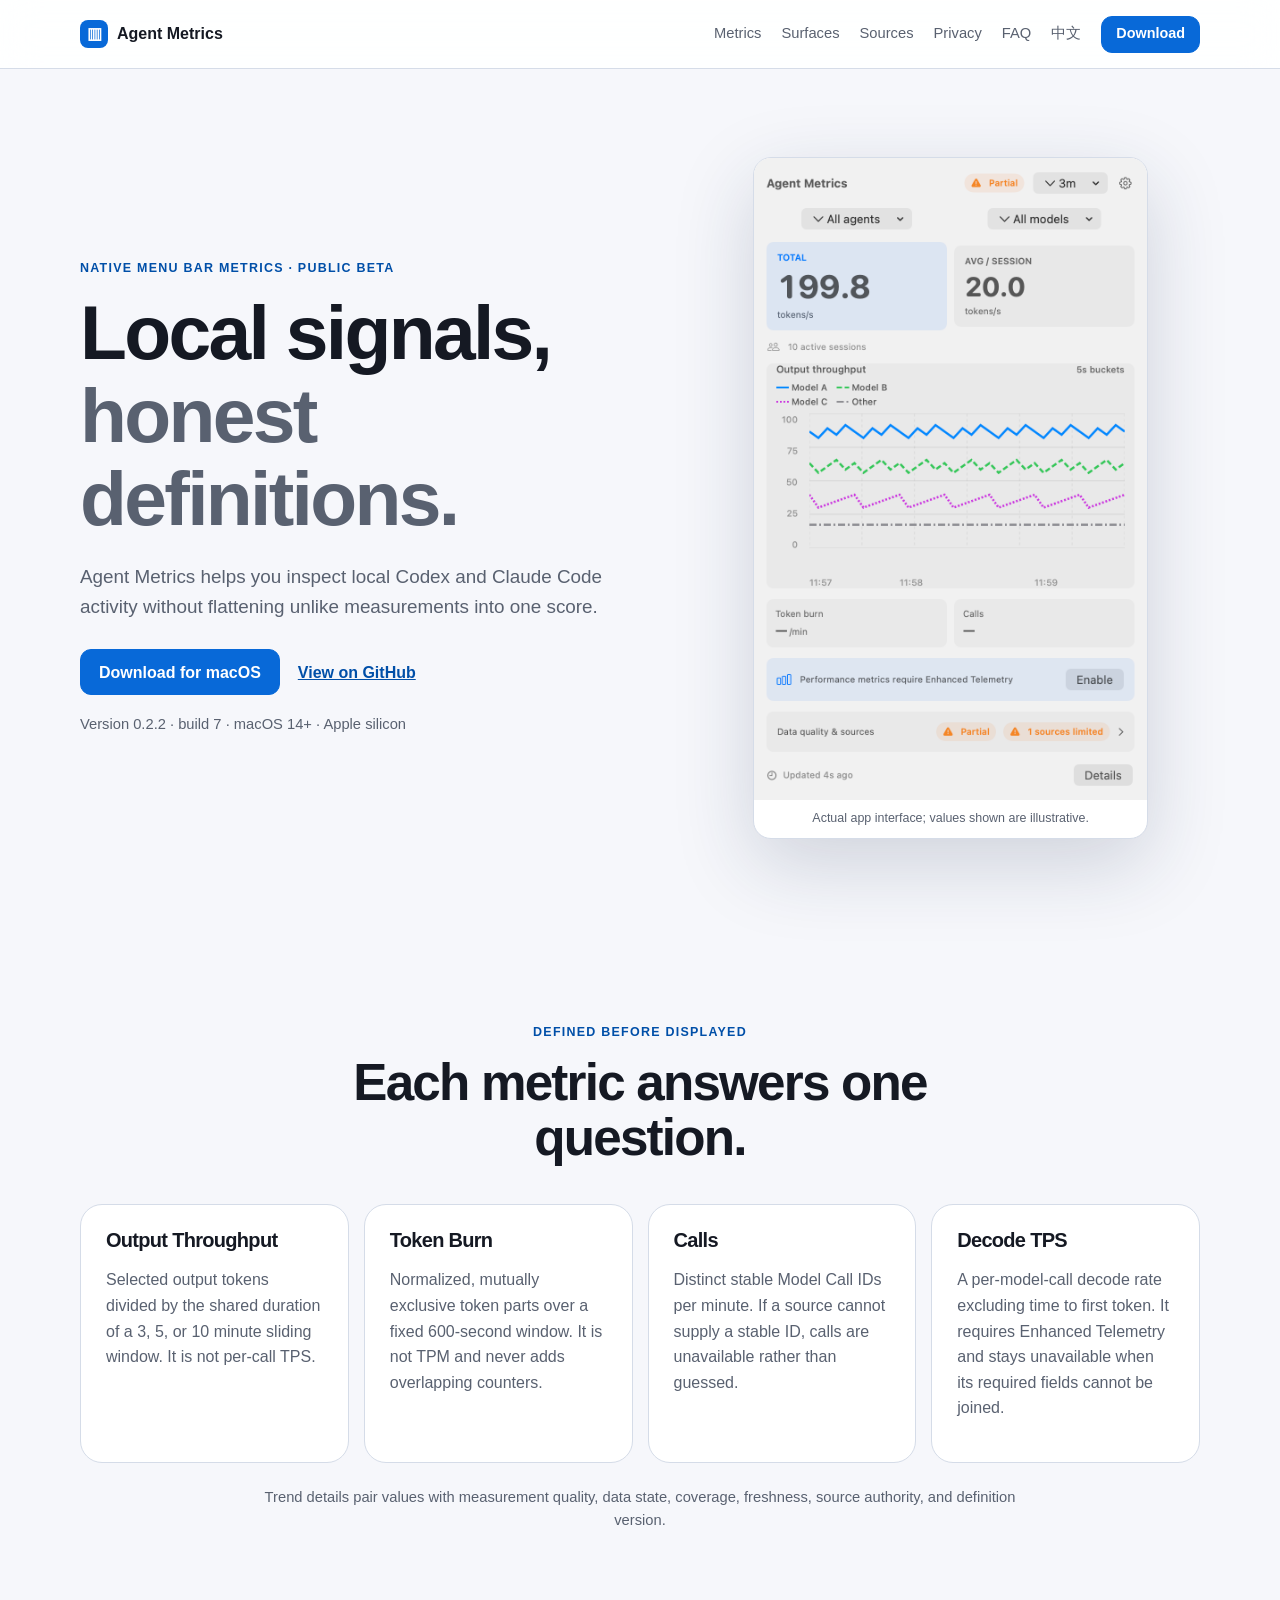
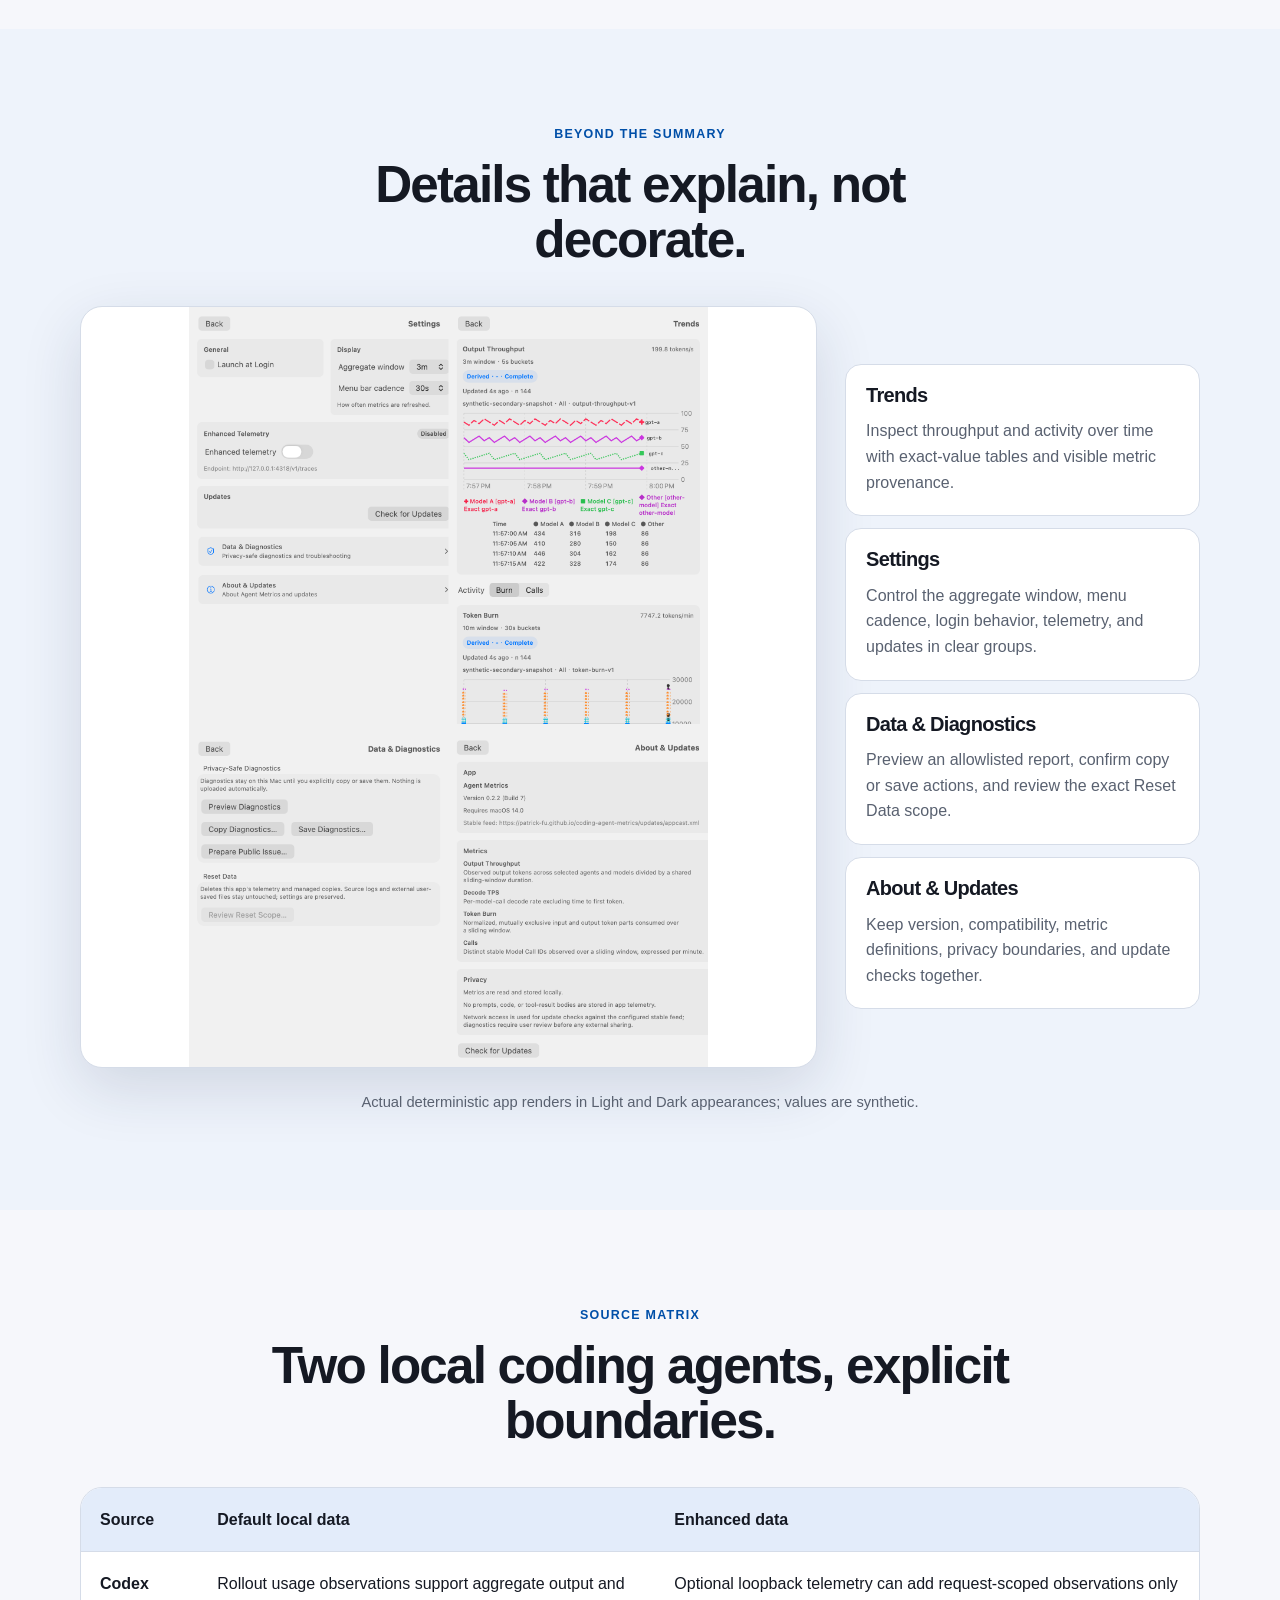
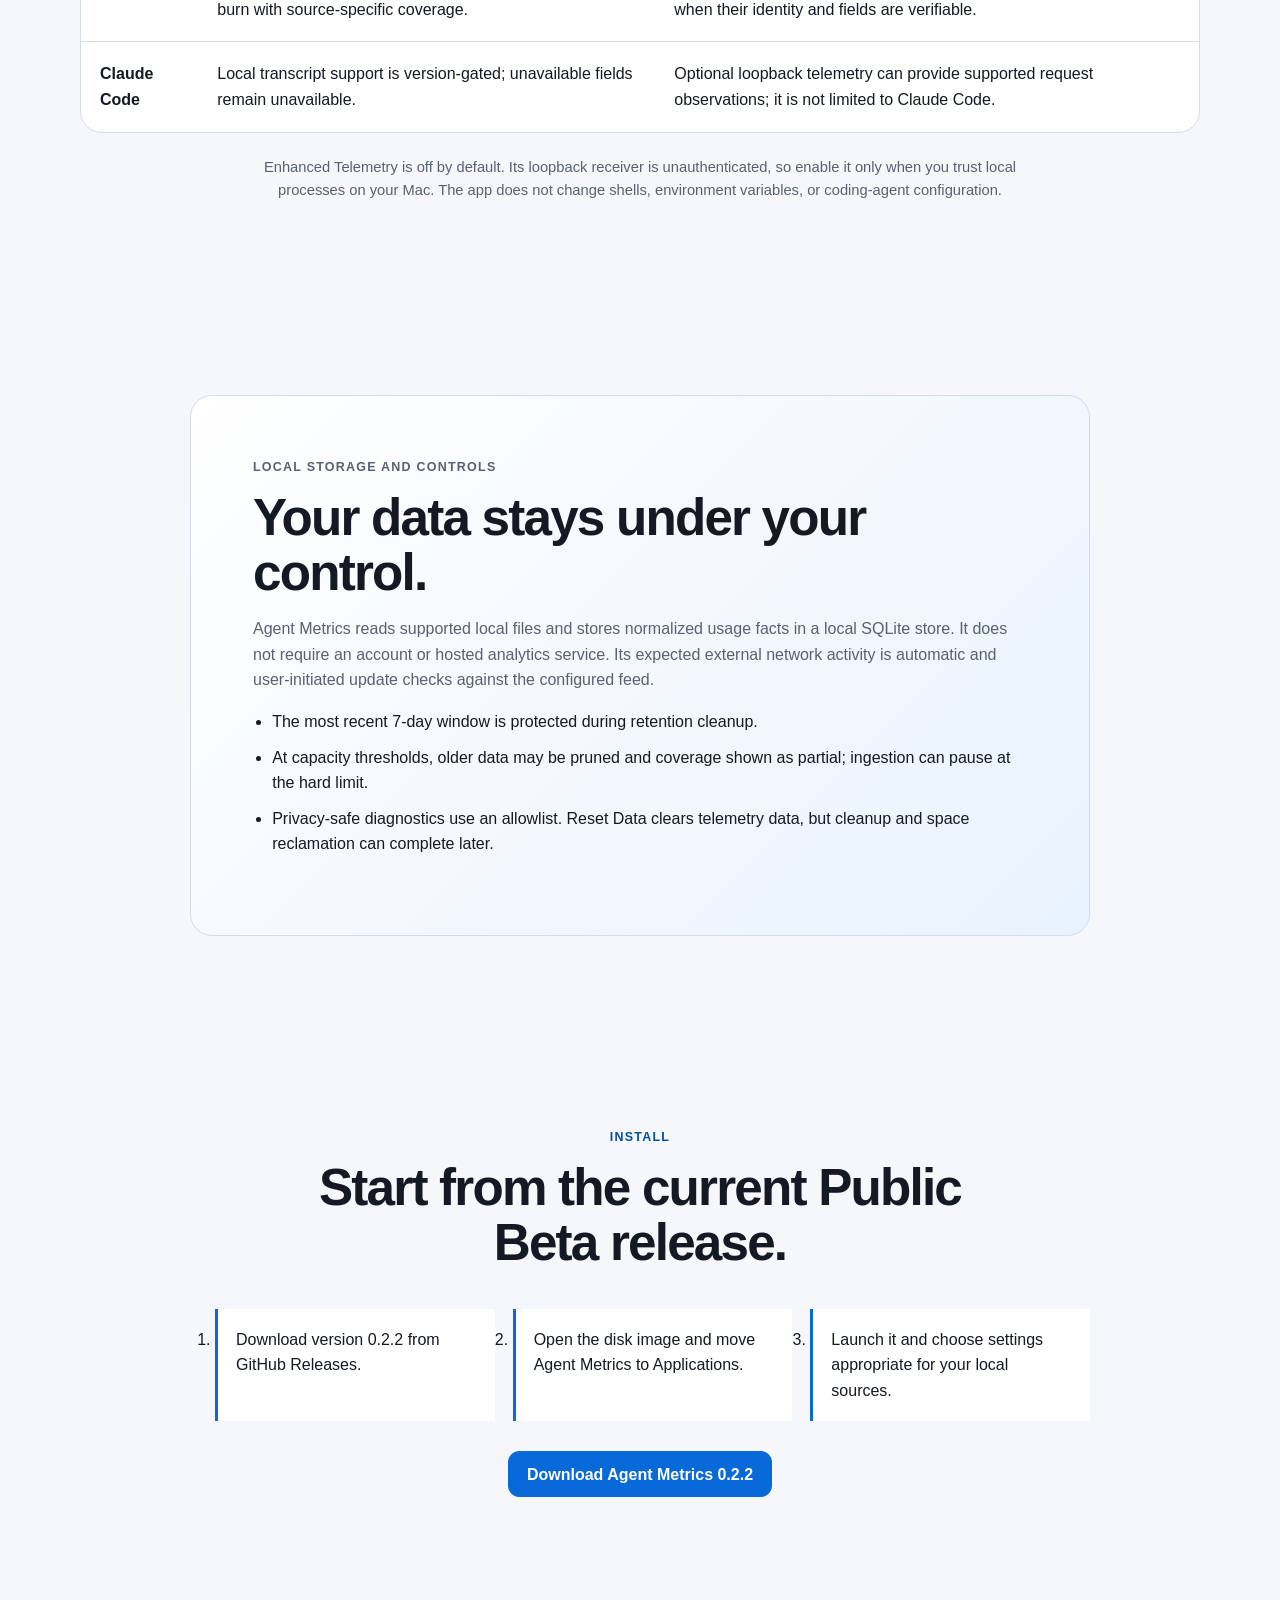
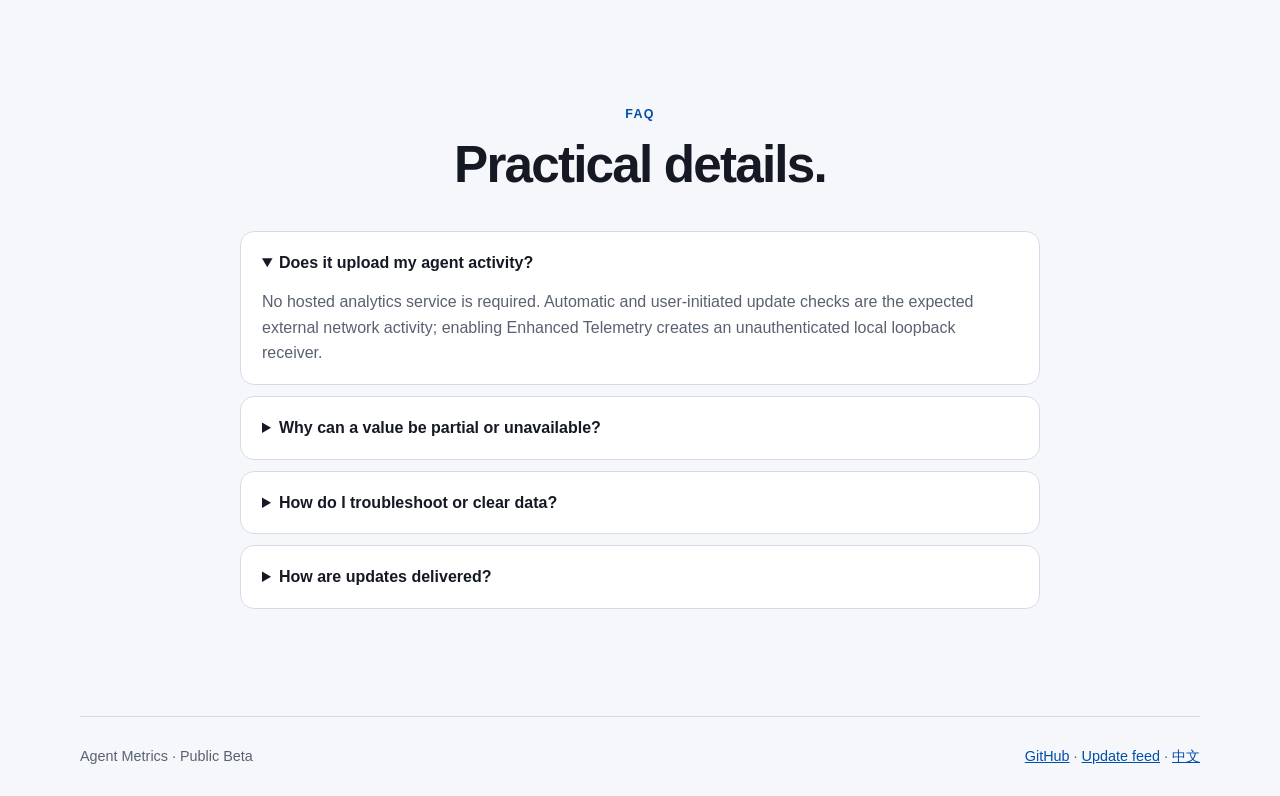
==== commit 99dc401a: "Publish Agent Metrics website" ====
--- a/index.html
+++ b/index.html
@@ -22,22 +22,22 @@
   <link rel="icon" href="assets/favicon.svg" type="image/svg+xml">
   <link rel="manifest" href="site.webmanifest">
   <link rel="stylesheet" href="styles.css">
-  <script type="application/ld+json">{"@context":"https://schema.org","@type":"SoftwareApplication","name":"Agent Metrics","applicationCategory":"DeveloperApplication","operatingSystem":"macOS 14+","downloadUrl":"https://github.com/patrick-fu/agent-metrics-macos/releases/download/v0.2.1/AgentMetrics-0.2.1.dmg","softwareVersion":"0.2.1"}</script>
+  <script type="application/ld+json">{"@context":"https://schema.org","@type":"SoftwareApplication","name":"Agent Metrics","applicationCategory":"DeveloperApplication","operatingSystem":"macOS 14+","downloadUrl":"https://github.com/patrick-fu/agent-metrics-macos/releases/download/v0.2.2/AgentMetrics-0.2.2.dmg","softwareVersion":"0.2.2"}</script>
 </head>
 <body>
   <a class="skip-link" href="#content">Skip to content</a>
   <header class="site-header"><nav class="nav shell" aria-label="Primary navigation">
     <a class="brand" href="#top"><span class="brand-mark" aria-hidden="true">▥</span>Agent Metrics</a>
     <div class="nav-links"><a href="#metrics">Metrics</a><a href="#surfaces">Surfaces</a><a href="#agents">Sources</a><a href="#privacy">Privacy</a><a href="#faq">FAQ</a><a lang="zh-CN" href="zh.html">中文</a></div>
-    <a class="button button-small" href="https://github.com/patrick-fu/agent-metrics-macos/releases/download/v0.2.1/AgentMetrics-0.2.1.dmg">Download</a>
+    <a class="button button-small" href="https://github.com/patrick-fu/agent-metrics-macos/releases/download/v0.2.2/AgentMetrics-0.2.2.dmg">Download</a>
   </nav></header>
   <main id="content">
     <section class="hero shell" id="top" aria-labelledby="hero-title"><div class="hero-copy">
       <p class="eyebrow">Native menu bar metrics · Public Beta</p>
       <h1 id="hero-title">Local signals, <span>honest definitions.</span></h1>
       <p class="hero-lede">Agent Metrics helps you inspect local Codex and Claude Code activity without flattening unlike measurements into one score.</p>
-      <div class="hero-actions"><a class="button" href="https://github.com/patrick-fu/agent-metrics-macos/releases/download/v0.2.1/AgentMetrics-0.2.1.dmg">Download for macOS</a><a class="text-link" href="https://github.com/patrick-fu/agent-metrics-macos">View on GitHub</a></div>
-      <p class="release-note">Version 0.2.1 · build 6 · macOS 14+ · Apple silicon</p>
+      <div class="hero-actions"><a class="button" href="https://github.com/patrick-fu/agent-metrics-macos/releases/download/v0.2.2/AgentMetrics-0.2.2.dmg">Download for macOS</a><a class="text-link" href="https://github.com/patrick-fu/agent-metrics-macos">View on GitHub</a></div>
+      <p class="release-note">Version 0.2.2 · build 7 · macOS 14+ · Apple silicon</p>
     </div><figure class="app-frame"><img src="assets/summary-popover-2x.png" width="880" height="1438" alt="Agent Metrics menu bar summary showing an output throughput chart, token burn, active sessions, and data quality"><figcaption>Actual app interface; values shown are illustrative.</figcaption></figure></section>
 
     <section class="section shell" id="metrics" aria-labelledby="metrics-title"><div class="section-heading"><p class="eyebrow">Defined before displayed</p><h2 id="metrics-title">Each metric answers one question.</h2></div>
@@ -68,13 +68,13 @@
       <ul><li>The most recent 7-day window is protected during retention cleanup.</li><li>At capacity thresholds, older data may be pruned and coverage shown as partial; ingestion can pause at the hard limit.</li><li>Privacy-safe diagnostics use an allowlist. Reset Data clears telemetry data, but cleanup and space reclamation can complete later.</li></ul>
     </div></div></section>
 
-    <section class="section shell" id="install" aria-labelledby="install-title"><div class="section-heading"><p class="eyebrow">Install</p><h2 id="install-title">Start from the current Public Beta release.</h2></div><ol class="install-steps"><li>Download version 0.2.1 from GitHub Releases.</li><li>Open the disk image and move Agent Metrics to Applications.</li><li>Launch it and choose settings appropriate for your local sources.</li></ol><p class="centered"><a class="button" href="https://github.com/patrick-fu/agent-metrics-macos/releases/download/v0.2.1/AgentMetrics-0.2.1.dmg">Download Agent Metrics 0.2.1</a></p></section>
+    <section class="section shell" id="install" aria-labelledby="install-title"><div class="section-heading"><p class="eyebrow">Install</p><h2 id="install-title">Start from the current Public Beta release.</h2></div><ol class="install-steps"><li>Download version 0.2.2 from GitHub Releases.</li><li>Open the disk image and move Agent Metrics to Applications.</li><li>Launch it and choose settings appropriate for your local sources.</li></ol><p class="centered"><a class="button" href="https://github.com/patrick-fu/agent-metrics-macos/releases/download/v0.2.2/AgentMetrics-0.2.2.dmg">Download Agent Metrics 0.2.2</a></p></section>
 
     <section class="section shell" id="faq" aria-labelledby="faq-title"><div class="section-heading"><p class="eyebrow">FAQ</p><h2 id="faq-title">Practical details.</h2></div><div class="faq-list">
       <details open><summary>Does it upload my agent activity?</summary><p>No hosted analytics service is required. Automatic and user-initiated update checks are the expected external network activity; enabling Enhanced Telemetry creates an unauthenticated local loopback receiver.</p></details>
       <details><summary>Why can a value be partial or unavailable?</summary><p>Sources differ in their durable fields and boundaries. Agent Metrics surfaces missing coverage and does not substitute a different measurement.</p></details>
       <details><summary>How do I troubleshoot or clear data?</summary><p>Use Data &amp; Diagnostics for an allowlisted diagnostic preview, copy, save, or public-issue preparation; use Reset Data after reviewing its scope.</p></details>
-      <details><summary>How are updates delivered?</summary><p>GitHub prereleases are the Public Beta release channel. The app's update feed follows the published release history.</p></details>
+      <details><summary>How are updates delivered?</summary><p>Public Beta is a product-maturity label, not an update channel. The production update feed contains only published, non-prerelease GitHub Releases.</p></details>
     </div></section>
   </main>
   <footer class="site-footer shell"><span>Agent Metrics · Public Beta</span><span><a href="https://github.com/patrick-fu/agent-metrics-macos">GitHub</a> · <a href="updates/appcast.xml">Update feed</a> · <a lang="zh-CN" href="zh.html">中文</a></span></footer>
